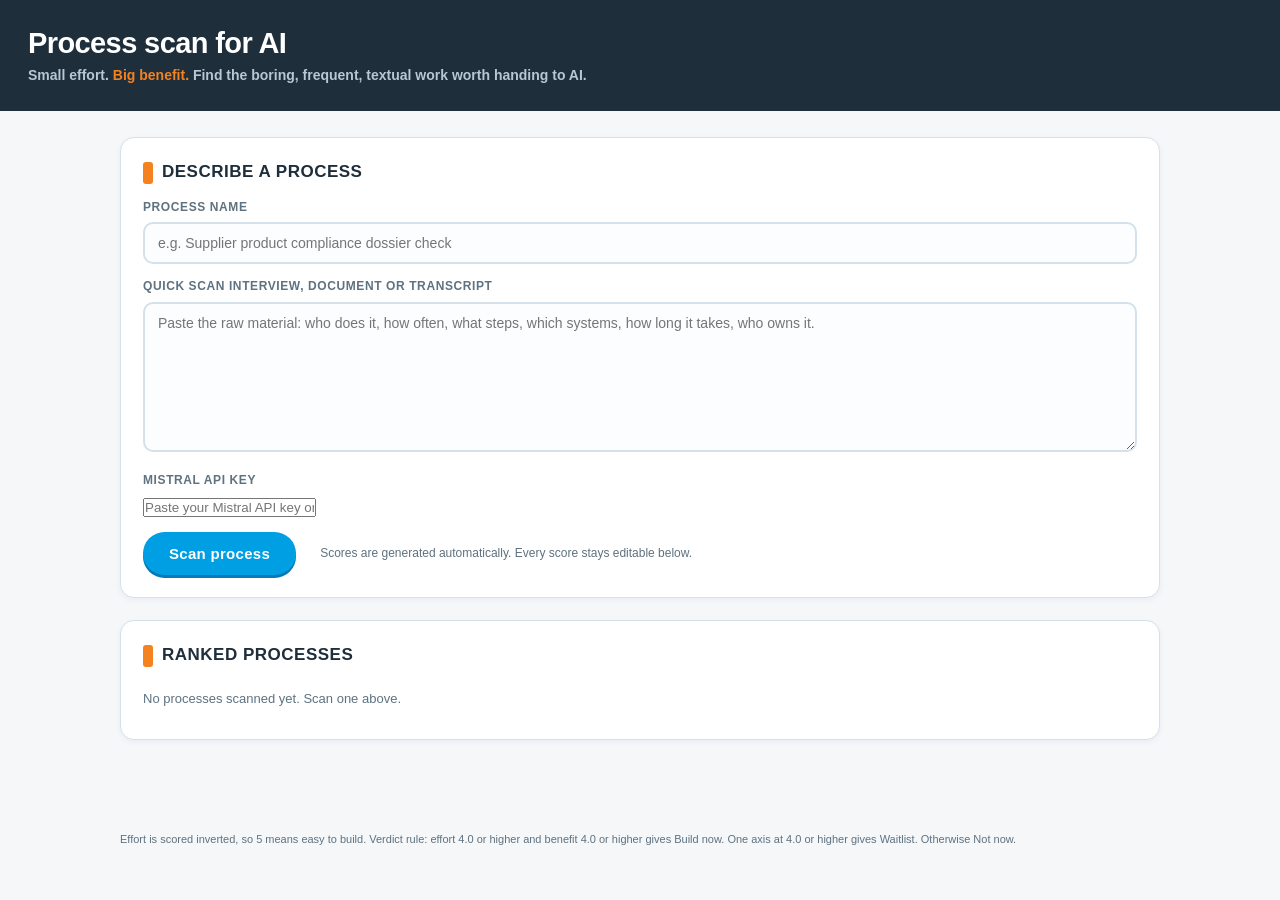
==== process-scan_1_mistral.html @ c5bd62bf "Add process scanner variant backed by Mistral API Copy of the process-scan tool with the LLM scoring" ====
<!DOCTYPE html>
<html lang="en">
<head>
<meta charset="UTF-8">
<meta name="viewport" content="width=device-width, initial-scale=1.0">
<title>Process scan for AI (Mistral)</title>
<style>
  :root{
    --navy:#1E2E3B;          /* main fold, deep neutral slate */
    --brand:#41607A;         /* neutral accent, selected states */
    --blue:#009FE3;          /* buttons, waitlist */
    --blue-dark:#0079B8;
    --orange:#F5821F;        /* accents, formerly red and yellow */
    --orange-dark:#D96A0A;
    --green:#149E52;         /* build now, high scores */
    --green-dark:#0E7C3F;
    --green-soft:#EAF7EF;
    --grey:#5E7280;
    --grey-mid:#8A9BA8;
    --grey-light:#EDF3F7;
    --ink:#152531;
    --line:#D5E1EA;
    --font:'Nunito','Varela Round','Trebuchet MS','Segoe UI',Arial,sans-serif;
  }
  *{box-sizing:border-box;margin:0;padding:0}
  body{font-family:var(--font);background:#F5F7F9;color:var(--ink);line-height:1.45}

  /* ---------------- fold ---------------- */
  header{background:var(--navy);color:#fff;padding:28px 28px 26px;position:relative;overflow:hidden}
  .fold-in{display:flex;align-items:center;gap:18px;flex-wrap:wrap;position:relative;z-index:1}
  h1{font-size:29px;font-weight:900;letter-spacing:-.6px;line-height:1.1}
  .tagline{margin-top:5px;font-size:14px;font-weight:700;color:#B9C7D2}
  .tagline b{color:var(--orange)}

  main{max-width:1080px;margin:0 auto;padding:26px 20px 70px}

  /* ---------------- panels ---------------- */
  .panel{background:#fff;border:1px solid var(--line);border-radius:14px;
    padding:22px;margin-bottom:22px;box-shadow:0 2px 6px rgba(0,48,107,.05)}
  .panel h2{font-size:17px;font-weight:900;color:var(--navy);text-transform:uppercase;
    letter-spacing:.5px;margin-bottom:14px;display:flex;align-items:center;gap:9px}
  .panel h2::before{content:"";width:10px;height:22px;background:var(--orange);border-radius:3px}

  label{font-size:12px;font-weight:800;text-transform:uppercase;letter-spacing:.6px;
    color:var(--grey);display:block;margin-bottom:6px}
  input[type=text],textarea{width:100%;border:2px solid var(--line);border-radius:10px;
    padding:11px 13px;font-family:var(--font);font-size:14px;color:var(--ink);background:#FCFDFE}
  input[type=text]:focus,textarea:focus{outline:none;border-color:var(--blue)}
  textarea{min-height:150px;resize:vertical}

  .btn{border:none;border-radius:999px;padding:13px 26px;font-family:var(--font);font-size:15px;
    font-weight:900;cursor:pointer;letter-spacing:.3px;transition:transform .08s}
  .btn:active{transform:scale(.97)}
  .btn-blue{background:var(--blue);color:#fff;box-shadow:0 3px 0 var(--blue-dark)}
  .btn-blue:hover{background:var(--blue-dark)}
  .btn-ghost{background:#fff;color:var(--navy);border:2px solid var(--line);padding:11px 20px}
  .btn:disabled{opacity:.55;cursor:wait}
  .actions{display:flex;gap:12px;align-items:center;margin-top:14px;flex-wrap:wrap}
  .hint{font-size:12px;color:var(--grey)}
  .error{margin-top:12px;background:#FFF3E6;border:1px solid #F5C48A;color:var(--orange-dark);
    border-radius:10px;padding:10px 14px;font-size:13px;font-weight:700;display:none}

  /* ---------------- verdict tag ---------------- */
  .pricetag{display:inline-flex;flex-direction:column;align-items:center;justify-content:center;
    background:var(--green);color:#fff;padding:11px 22px;border-radius:7px;transform:rotate(-2deg);
    box-shadow:0 3px 8px rgba(0,0,0,.16);min-width:150px}
  .pricetag.wait{background:var(--blue)} .pricetag.no{background:var(--grey-mid)}
  .pricetag .v{font-size:19px;font-weight:900;text-transform:uppercase;letter-spacing:.5px;line-height:1.05}
  .pricetag .s{font-size:10px;font-weight:800;opacity:.92;text-transform:uppercase;letter-spacing:.8px;margin-top:3px}

  /* ---------------- score grid ---------------- */
  .axes{display:grid;grid-template-columns:1fr 1fr;gap:18px}
  @media(max-width:840px){.axes{grid-template-columns:1fr}}
  .axis{border:2px solid var(--line);border-radius:12px;overflow:hidden}
  .axis-head{display:flex;justify-content:space-between;align-items:center;padding:12px 16px;background:var(--grey-light)}
  .axis-head .t{font-size:14px;font-weight:900;text-transform:uppercase;color:var(--navy)}
  .axis-head .t small{display:block;font-size:10px;font-weight:700;color:var(--grey);text-transform:none;letter-spacing:0}
  .axis-score{background:var(--navy);color:#fff;font-weight:900;font-size:18px;border-radius:10px;
    padding:6px 14px;min-width:58px;text-align:center}
  .axis-score.hot{background:var(--green)}
  .crit{padding:13px 16px;border-top:1px solid var(--line)}
  .crit-top{display:flex;justify-content:space-between;gap:10px;align-items:center;flex-wrap:wrap}
  .crit-name{font-size:14px;font-weight:900}
  .crit select{font-family:var(--font);font-size:13px;font-weight:800;color:var(--navy);
    border:2px solid var(--line);border-radius:8px;padding:6px 8px;background:#fff;cursor:pointer;max-width:100%}
  .crit select.edited{border-color:var(--orange);color:var(--orange-dark)}
  .crit-desc{font-size:11px;color:var(--grey);margin-top:5px;line-height:1.4}
  .crit-rat{font-size:12px;margin-top:6px;background:#F6FAFD;border-left:3px solid var(--blue);
    padding:5px 9px;border-radius:0 7px 7px 0}
  .crit-rat.assume{border-left-color:var(--orange);background:#FFF7EE}
  .edited-flag{font-size:10px;font-weight:900;color:var(--orange-dark);text-transform:uppercase;letter-spacing:.5px}

  .result-head{display:flex;justify-content:flex-end;margin-bottom:16px}

  /* ---------------- layers overview ---------------- */
  .layers{display:grid;grid-template-columns:repeat(4,1fr);gap:10px;margin-top:20px}
  @media(max-width:860px){.layers{grid-template-columns:repeat(2,1fr)}}
  @media(max-width:520px){.layers{grid-template-columns:1fr}}
  .layer-card{border:2px solid var(--line);border-radius:11px;padding:11px 12px;background:#FBFDFF}
  .layer-card.on{border-color:var(--brand);background:var(--navy);color:#fff}
  .layer-card .n{font-size:10px;font-weight:900;letter-spacing:.7px;text-transform:uppercase;color:var(--grey)}
  .layer-card.on .n{color:var(--orange)}
  .layer-card .ttl{font-size:14px;font-weight:900;margin-top:2px}
  .layer-card .d{font-size:11px;line-height:1.4;margin-top:5px;color:var(--grey)}
  .layer-card.on .d{color:#C9DCF0}
  .layer-card .pick{display:inline-block;margin-top:7px;background:var(--orange);color:#fff;
    font-size:9px;font-weight:900;padding:3px 8px;border-radius:4px;letter-spacing:.6px}
  .layer-why{font-size:12px;color:var(--grey);margin-top:9px}
  .sub-h{font-size:13px;font-weight:900;color:var(--navy);text-transform:uppercase;letter-spacing:.5px;margin-top:22px}

  /* ---------------- schedule and risk boxes ---------------- */
  .box{margin-top:18px;border-radius:12px;padding:16px 18px}
  .box h4{font-size:13px;font-weight:900;text-transform:uppercase;letter-spacing:.5px;margin-bottom:10px}
  .box-schedule{border:2px solid var(--green);background:var(--green-soft)}
  .box-schedule h4{color:var(--green-dark)}
  .phase{display:flex;gap:11px;margin-bottom:9px;align-items:flex-start}
  .phase .pnum{flex:0 0 auto;width:22px;height:22px;border-radius:50%;background:var(--green);color:#fff;
    font-size:11px;font-weight:900;display:flex;align-items:center;justify-content:center;margin-top:1px}
  .phase .pt{font-size:13px;font-weight:900;color:var(--navy)}
  .phase .pd{font-size:12.5px;color:var(--ink)}
  .box-risk{border:2px solid var(--orange);background:#FFF7EE}
  .box-risk h4{color:var(--orange-dark)}
  .risk-what{font-size:14px;font-weight:800;margin-bottom:6px}
  .risk-mit{font-size:12.5px;color:var(--grey)}
  .risk-mit b{color:var(--navy)}
  .box-gov{border:2px solid var(--navy);background:#F5F7F9}
  .box-gov h4{color:var(--navy)}
  .box .whatis{font-size:11px;color:var(--grey);line-height:1.45;margin-top:-6px;margin-bottom:10px}
  .tier{display:inline-block;color:#fff;font-size:11px;font-weight:900;text-transform:uppercase;
    letter-spacing:.5px;padding:4px 11px;border-radius:5px;margin-bottom:8px}
  .gov-why{font-size:13.5px;font-weight:800;margin-bottom:6px}
  .gov-ob{font-size:12.5px;color:var(--grey)}
  .gov-ob b{color:var(--navy)}
  .gov-foot{font-size:10.5px;color:var(--grey-mid);margin-top:10px;line-height:1.45;
    border-top:1px dotted var(--line);padding-top:8px}

  /* ---------------- ranking ---------------- */
  table{width:100%;border-collapse:collapse;font-size:13px}
  th{background:var(--navy);color:#fff;text-align:left;padding:10px 12px;font-size:11px;
    text-transform:uppercase;letter-spacing:.6px}
  th:first-child{border-radius:10px 0 0 0}th:last-child{border-radius:0 10px 0 0}
  td{padding:10px 12px;border-bottom:1px solid var(--line);font-weight:700;vertical-align:middle}
  tr.head-row{cursor:pointer}
  tr.head-row:hover td{background:#F3F9FD}
  tr.open-row td{background:#F3F9FD}
  .mini-tag{display:inline-block;padding:3px 10px;border-radius:5px;color:#fff;font-size:11px;
    font-weight:900;text-transform:uppercase;transform:rotate(-2deg)}
  .mini-tag.build{background:var(--green)} .mini-tag.wait{background:var(--blue)} .mini-tag.no{background:var(--grey-mid)}
  .score-pill{display:inline-block;background:var(--grey-light);color:var(--navy);border-radius:6px;
    padding:2px 8px;font-weight:900}
  .score-pill.hi{background:var(--green);color:#fff}
  .caret{display:inline-block;width:14px;color:var(--orange);font-weight:900}
  .rm{color:var(--orange-dark);cursor:pointer;font-weight:900;font-size:12px;background:none;border:none;font-family:var(--font)}
  .detail td{background:#FAFCFE;padding:0 12px 14px}
  .detail-grid{display:grid;grid-template-columns:1fr 1fr;gap:14px;padding-top:12px}
  @media(max-width:760px){.detail-grid{grid-template-columns:1fr}}
  .dcol h5{font-size:11px;font-weight:900;text-transform:uppercase;letter-spacing:.6px;color:var(--navy);margin-bottom:6px}
  .drow{display:flex;justify-content:space-between;gap:8px;font-size:12px;font-weight:700;
    padding:4px 0;border-bottom:1px dotted var(--line)}
  .drow .dv{white-space:nowrap;font-weight:900;color:var(--navy)}
  .drow .dc{color:var(--grey);font-weight:700}
  .empty{font-size:13px;color:var(--grey);padding:8px 0}

  /* ---------------- matrix ---------------- */
  .matrix-panel{margin-top:22px;border-top:2px solid var(--line);padding-top:18px}
  .matrix-wrap{display:flex;gap:24px;flex-wrap:wrap;align-items:flex-start;margin-top:12px}
  .legend{font-size:12px;font-weight:800;min-width:210px}
  .legend .li{display:flex;align-items:center;gap:8px;margin-bottom:7px}
  .legend .sw{width:13px;height:13px;border-radius:50%;flex:0 0 auto}
  .legend .note{font-weight:700;color:var(--grey);font-size:11.5px;margin-top:10px;line-height:1.45}
  .dotlist{margin-top:12px;font-size:12px;font-weight:700;max-width:330px}
  .dotlist .dl{display:flex;gap:8px;margin-bottom:5px;align-items:flex-start}
  .dotlist .idx{flex:0 0 18px;height:18px;border-radius:50%;color:#fff;font-size:10px;font-weight:900;
    display:flex;align-items:center;justify-content:center;margin-top:1px}
  .dotlist .txt{color:var(--grey);font-weight:700}
  .dotlist .txt b{color:var(--ink)}

  .spin{display:inline-block;width:16px;height:16px;border:3px solid rgba(255,255,255,.4);
    border-top-color:#fff;border-radius:50%;animation:sp .7s linear infinite;vertical-align:-3px;margin-right:8px}
  @keyframes sp{to{transform:rotate(360deg)}}
  @media (prefers-reduced-motion: reduce){.spin{animation:none}}
  button:focus-visible,select:focus-visible,textarea:focus-visible,input:focus-visible{outline:3px solid var(--orange);outline-offset:2px}
  footer{max-width:1080px;margin:0 auto;padding:0 20px 34px;font-size:11px;color:var(--grey)}
</style>
</head>
<body>

<header>
  <div class="fold-in">
    <div>
      <h1>Process scan for AI</h1>
      <div class="tagline">Small effort. <b>Big benefit.</b> Find the boring, frequent, textual work worth handing to AI.</div>
    </div>
  </div>
</header>

<main>

  <section class="panel">
    <h2>Describe a process</h2>
    <div>
      <label for="pname">Process name</label>
      <input type="text" id="pname" placeholder="e.g. Supplier product compliance dossier check">
    </div>
    <div style="margin-top:14px">
      <label for="pdesc">Quick scan interview, document or transcript</label>
      <textarea id="pdesc" placeholder="Paste the raw material: who does it, how often, what steps, which systems, how long it takes, who owns it."></textarea>
    </div>
    <div style="margin-top:14px">
      <label for="mkey">Mistral API key</label>
      <input type="password" id="mkey" placeholder="Paste your Mistral API key once. It is stored only in this browser." autocomplete="off">
    </div>
    <div class="actions">
      <button class="btn btn-blue" id="scanBtn">Scan process</button>
      <span class="hint" id="progress" style="font-weight:800;color:var(--blue-dark)"></span>
      <span class="hint">Scores are generated automatically. Every score stays editable below.</span>
    </div>
    <div class="error" id="errBox"></div>
  </section>

  <section class="panel" id="resultPanel" style="display:none">
    <h2>Scan result</h2>
    <div class="result-head">
      <div class="pricetag" id="rTag"><span class="v" id="rTagV"></span><span class="s" id="rTagS"></span></div>
    </div>
    <div class="axes" id="axes"></div>

    <div class="sub-h">Where it runs</div>
    <div class="layers" id="layerCards"></div>
    <div class="layer-why" id="rLayerWhy"></div>

    <div class="box box-risk" id="riskBox" style="display:none">
      <h4>Biggest risk</h4>
      <div class="whatis">The single most likely way this build fails or gets rejected in practice, and how to prevent it.</div>
      <div class="risk-what" id="riskWhat"></div>
      <div class="risk-mit" id="riskMit"></div>
    </div>

    <div class="box box-gov" id="govBox" style="display:none">
      <h4>Governance, EU AI Act compliance</h4>
      <div class="whatis">Where this use of AI falls under the EU AI Act, and what has to be in place before it goes live.</div>
      <div><span class="tier" id="govTier"></span></div>
      <div class="gov-why" id="govWhy"></div>
      <div class="gov-ob" id="govOb"></div>
      <div class="gov-foot" id="govFoot"></div>
    </div>

    <div class="box box-schedule" id="scheduleBox" style="display:none">
      <h4>Build schedule</h4>
      <div id="scheduleBody"></div>
    </div>

    <div class="actions">
      <button class="btn btn-blue" id="saveBtn">Add to ranking</button>
      <button class="btn btn-ghost" id="discardBtn">Discard</button>
    </div>
  </section>

  <section class="panel">
    <h2>Ranked processes</h2>
    <div id="rankBody"><div class="empty">No processes scanned yet. Scan one above.</div></div>
    <div class="matrix-panel" id="matrixPanel" style="display:none">
      <div class="sub-h" style="margin-top:0">Effort and benefit matrix</div>
      <div class="matrix-wrap" id="matrixWrap"></div>
    </div>
  </section>

</main>
<footer>Effort is scored inverted, so 5 means easy to build. Verdict rule: effort 4.0 or higher and benefit 4.0 or higher gives Build now. One axis at 4.0 or higher gives Waitlist. Otherwise Not now.</footer>

<script>
/* ================= criteria ================= */
const CRITERIA = [
 {id:"standardisation", axis:"effort", name:"Process standardisation",
  short:"Standardisation",
  desc:"Is there a documented standard way of working, or does every store or person do it differently? Undocumented variation means weeks of discovery before any build.",
  cats:{5:"Documented and followed",4:"Documented, mostly followed",3:"Informal standard, undocumented",2:"Varies by team or store",1:"Everyone does it their own way"}},
 {id:"data", axis:"effort", name:"Data reachability", short:"Data reachability",
  desc:"Are the inputs digital and accessible, such as SharePoint, ERP exports or email, or locked in heads, paper and phone calls?",
  cats:{5:"Digital and directly exportable",4:"Digital, some access work needed",3:"Mixed digital and manual",2:"Mostly in heads or on paper",1:"Locked away, calls and walking around"}},
 {id:"text", axis:"effort", name:"Text and structure density", short:"Text density",
  desc:"Is the work mostly reading, writing, comparing and summarising text or structured data, which is where AI is strongest, or is it physical, visual or negotiation heavy?",
  cats:{5:"Pure text or structured data work",4:"Mostly text, minor other steps",3:"Half text, half physical or visual",2:"Mostly physical or visual",1:"Physical, sensory or negotiation work"}},
 {id:"review", axis:"effort", name:"Review tolerance", short:"Review tolerance",
  desc:"Can a human check the output cheaply before it counts, or must it be right first time with no checkpoint, for example direct customer or legal exposure?",
  cats:{5:"Cheap human check fits naturally",4:"Spot checks are enough",3:"Full review of every output needed",2:"Review is hard or expensive",1:"Must be right first time, no checkpoint"}},
 {id:"frequency", axis:"benefit", name:"Frequency and volume", short:"Frequency",
  desc:"How often does this run and how many people or stores touch it? Daily across 2,700 stores beats quarterly for one person.",
  cats:{5:"Daily, many people or stores",4:"Daily few people, or weekly many",3:"Weekly",2:"Monthly",1:"Quarterly or ad hoc"}},
 {id:"time", axis:"benefit", name:"Time consumed per instance", short:"Time per run",
  desc:"Hours of human effort each run currently eats.",
  cats:{5:"Days per run",4:"Half a day to a day",3:"A few hours",2:"Under an hour",1:"Minutes"}},
 {id:"consequence", axis:"benefit", name:"Consequence of errors or delay", short:"Consequence",
  desc:"What does the current slow or inconsistent process cost today, in missed sales, compliance risk or rework?",
  cats:{5:"Major cost or risk today",4:"Clear, measurable cost",3:"Noticeable friction",2:"Minor annoyance",1:"Barely matters"}},
 {id:"owner", axis:"benefit", name:"Owner and appetite", short:"Owner",
  desc:"Is there a named owner who wants this fixed? No owner means no adoption, and the value stays theoretical.",
  cats:{5:"Named owner, actively pushing",4:"Named owner, supportive",3:"Owner exists, passive",2:"Ownership unclear",1:"No owner"}}
];

const LAYER_INFO = {
 1:{name:"Chat or Project", d:"Judgment heavy dialogue. A person thinks, drafts and decides with AI in the loop each turn."},
 2:{name:"Skill", d:"A repeatable procedure with a fixed method and quality bar, run by different people, output produced in conversation."},
 3:{name:"Cowork or Agent", d:"A multi step task over files and tools that a person delegates and reviews at the end."},
 4:{name:"API or Integration", d:"Runs on a trigger or schedule with no human starting each run, and writes into business systems."}
};

let current = null, processes = [], openRow = null;
const $ = id => document.getElementById(id);

/* ================= scoring ================= */
function axisScores(p){
  const m = a => Math.round(a.reduce((x,y)=>x+y,0)/a.length*10)/10;
  return {
    effort: m(CRITERIA.filter(c=>c.axis==="effort").map(c=>p.scores[c.id].score)),
    benefit:m(CRITERIA.filter(c=>c.axis==="benefit").map(c=>p.scores[c.id].score))
  };
}
function verdict(e,b){
  if(e>=4 && b>=4) return {key:"build", label:"Build now", sub:"goes into a build slot"};
  if(e>=4 || b>=4) return {key:"wait", label:"Waitlist", sub:"one axis short"};
  return {key:"no", label:"Not now", sub:"below the bar"};
}
const VCOLOR = {build:"#149E52", wait:"#009FE3", no:"#8A9BA8"};

/* EU AI Act tiers. Dates reflect the Digital Omnibus on AI, in force July 2026. */
const TIERS = {
  prohibited:{label:"Prohibited practice", color:"#D96A0A",
    date:"Article 5 prohibitions have applied since 2 February 2025. The added prohibitions on non consensual intimate imagery and CSAM apply from 2 December 2026. Do not build this."},
  high:{label:"High risk, Annex III", color:"#F5821F",
    date:"Standalone Annex III obligations apply from 2 December 2027, deferred from 2 August 2026 by the Digital Omnibus on AI. Embedded Annex I systems follow on 2 August 2028. Build against the requirements now, since the runway is for conformity work rather than for waiting."},
  transparency:{label:"Transparency, Article 50", color:"#009FE3",
    date:"Article 50 transparency duties apply from 2 August 2026. Machine readable marking of AI generated content applies to systems already on the market from 2 December 2026."},
  minimal:{label:"Minimal risk", color:"#8A9BA8",
    date:"No system specific obligations. The Article 4 AI literacy duty has applied to all deployers since 2 February 2025. Verify the classification with legal before go live, since it turns on what the AI decides rather than on the subject matter."}
};

/* ================= API plumbing ================= */
/* The key is never shipped in this file. It is pasted once into the field
   above and kept in localStorage of the visitor's own browser. */
const KEY_STORE = "mistral-api-key";
const MISTRAL_MODEL = "mistral-large-latest";
const MAX_TOKENS = 1000, CHUNK_CHARS = 4500;
function apiKey(){ return ($("mkey").value || "").trim(); }
function setStatus(msg, busy){
  const b = $("scanBtn");
  b.disabled = !!busy;
  b.innerHTML = busy ? '<span class="spin"></span>'+msg : "Scan process";
  $("progress").textContent = busy ? msg : "";
}
function showError(msg){ const e=$("errBox"); e.textContent=msg; e.style.display="block"; }

async function callMistral(prompt){
  const r = await fetch("https://api.mistral.ai/v1/chat/completions",{
    method:"POST",
    headers:{"Content-Type":"application/json","Authorization":"Bearer "+apiKey()},
    body: JSON.stringify({model:MISTRAL_MODEL, max_tokens:MAX_TOKENS,
      messages:[{role:"user",content:prompt}]})
  });
  const data = await r.json();
  if(!r.ok || data.error){
    const msg = (data.error && (data.error.message||data.error)) || data.message || ("HTTP "+r.status);
    throw new Error(typeof msg==="string" ? msg : "API error");
  }
  const txt = ((data.choices||[])[0]?.message?.content || "").trim();
  if(!txt) throw new Error("Empty response");
  return txt;
}
async function callWithRetry(p){
  try{ return await callMistral(p); }
  catch(e){ await new Promise(r=>setTimeout(r,600)); return await callMistral(p); }
}
function extractJSON(raw){
  let t = raw.replace(/```json/gi,"").replace(/```/g,"").trim();
  const i = t.indexOf("{");
  if(i < 0) throw new Error("No JSON found");
  t = t.slice(i);
  try{ return JSON.parse(t); }catch(e){}
  let cut = Math.max(t.lastIndexOf("}"), t.lastIndexOf("]"));
  let body = cut > 0 ? t.slice(0, cut+1) : t;
  for(let pass=0; pass<3; pass++){
    let cand = body.replace(/,\s*$/,"");
    let opens=0, brk=0, inStr=false, esc=false;
    for(const ch of cand){
      if(esc){ esc=false; continue; }
      if(ch==="\\"){ esc=true; continue; }
      if(ch==='"'){ inStr=!inStr; continue; }
      if(inStr) continue;
      if(ch==="{") opens++; else if(ch==="}") opens--;
      else if(ch==="[") brk++; else if(ch==="]") brk--;
    }
    if(inStr) cand += '"';
    cand += "]".repeat(Math.max(0,brk)) + "}".repeat(Math.max(0,opens));
    try{ return JSON.parse(cand); }catch(e){}
    body = body.replace(/,[^,]*$/,"");
  }
  throw new Error("Unparseable response");
}
function splitChunks(text){
  if(text.length <= CHUNK_CHARS) return [text];
  const paras = text.split(/\n\s*\n/); const out=[]; let buf="";
  for(const p of paras){
    if((buf+p).length > CHUNK_CHARS && buf){ out.push(buf); buf=""; }
    if(p.length > CHUNK_CHARS){ for(let i=0;i<p.length;i+=CHUNK_CHARS) out.push(p.slice(i,i+CHUNK_CHARS)); }
    else buf += (buf?"\n\n":"") + p;
  }
  if(buf) out.push(buf);
  return out;
}
async function condense(text){
  const chunks = splitChunks(text);
  if(chunks.length === 1) return text;
  const briefs = [];
  for(let i=0;i<chunks.length;i++){
    setStatus("Reading part "+(i+1)+" of "+chunks.length+"...", true);
    const p = "Extract only the facts relevant to assessing this process for AI automation. Keep every number, name, system, frequency, duration and stated consequence. Drop pleasantries and repetition. Output plain bullets, max 20 bullets, no commentary.\n\nTEXT (part "+(i+1)+" of "+chunks.length+"):\n"+chunks[i];
    try{ briefs.push(await callWithRetry(p)); }catch(e){ briefs.push(chunks[i].slice(0,1200)); }
  }
  return briefs.join("\n");
}
function anchorText(list){
  return list.map(c => c.id+" - "+c.name+": "+c.desc+"\n  "+[5,4,3,2,1].map(s=>s+"="+c.cats[s]).join("; ")).join("\n");
}
async function scoreAxis(axis, brief, name){
  const list = CRITERIA.filter(c=>c.axis===axis);
  const inv = axis==="effort" ? "This axis is INVERTED: 5 means EASY to build, 1 means hard." : "5 means high value.";
  const prompt = "Score this process on four criteria, 1 to 5, strictly using the anchors. "+inv+
   "\nScore only on evidence in the text. If evidence for a criterion is missing or thin, score 3 or lower and set \"a\" to true.\nKeep every \"r\" under 15 words.\n\nANCHORS:\n"+
   anchorText(list)+"\n\nPROCESS: "+(name||"(untitled)")+"\n"+brief+
   "\n\nRespond with ONLY this JSON, no prose, no fences:\n{"+list.map(c=>'"'+c.id+'":{"s":3,"r":"short reason","a":false}').join(",")+"}";
  const parsed = extractJSON(await callWithRetry(prompt));
  const out = {};
  list.forEach(c=>{
    const v = parsed[c.id] || {};
    let sc = parseInt(v.s ?? v.score, 10);
    if(!(sc>=1 && sc<=5)){ sc=3; v.a=true; }
    out[c.id] = { score:sc, rationale:(v.r||v.rationale||"No evidence in the input for this criterion."),
                  assumption: !!(v.a ?? v.assumption), edited:false };
  });
  return out;
}
async function getMeta(brief, name){
  const prompt = "For the process below, choose the AI delivery layer, write a build schedule, and name the single biggest risk.\n\n"+
  "LAYER, pick exactly one, first match wins:\n"+
  "4 = API or Integration: runs on a trigger or schedule, no human starts each run, writes into business systems.\n"+
  "1 = Chat or Project: judgment heavy dialogue, a person stays in the loop each turn.\n"+
  "2 = Skill: repeatable procedure with a fixed method, run by different people, output produced in conversation.\n"+
  "3 = Cowork or Agent: multi step delegated task over files and tools, reviewed at the end.\n\n"+
  "SCHEDULE: 4 or 5 sequential phases. Describe what happens in each, with no dates, no week numbers and no durations. Give each a short phase title and one sentence of at most 20 words. Name the owner, the data source, the review mechanism and the success metric where the text supports it.\n\n"+
  "RISK: the single most likely way this build fails or gets rejected in practice, plus how to prevent it. Be specific to this process, not generic.\n\n"+
  "EU AI ACT: classify the organisation's use of AI in this process as deployer. Use exactly one tier key.\n"+
  "prohibited = an Article 5 banned practice, for example emotion inference in the workplace, social scoring, or untargeted facial scraping.\n"+
  "high = Annex III high risk. For a retailer this is almost always employment and worker management: recruitment, screening, promotion or termination decisions, task allocation, or monitoring and evaluating performance and behaviour. Also access to essential services.\n"+
  "transparency = Article 50 only. The AI interacts directly with people who must be told they are dealing with AI, or it generates synthetic image, audio, video or published text that must be machine readable as AI generated.\n"+
  "minimal = none of the above. Most internal back office work sits here. It carries no system specific obligation.\n"+
  "Be strict. Do not inflate an internal administrative process into high risk. Judge by what the AI decides or influences, not by how sensitive the subject matter sounds.\n"+
  "Give a why in one sentence naming the deciding factor, and an obligation in one sentence saying what the organisation must have in place. For minimal, the obligation is Article 4 AI literacy plus the internal review checkpoint, nothing more.\n\n"+
  "PROCESS: "+(name||"(untitled)")+"\n"+brief.slice(0,3500)+
  "\n\nRespond with ONLY this JSON, no prose, no fences:\n"+
  '{"layer":{"id":2,"reason":"one line"},"schedule":[{"t":"phase title","d":"one sentence"}],"risk":{"what":"one sentence","fix":"one sentence"},"gov":{"tier":"minimal","why":"one sentence","ob":"one sentence"}}';
  return extractJSON(await callWithRetry(prompt));
}
function defaults(axis){
  const out={};
  CRITERIA.filter(c=>c.axis===axis).forEach(c=>{
    out[c.id]={score:3, rationale:"Not scored automatically. Set this yourself.", assumption:true, edited:false};
  });
  return out;
}

/* ================= orchestration ================= */
$("scanBtn").addEventListener("click", async () => {
  const name = $("pname").value.trim(), desc = $("pdesc").value.trim();
  $("errBox").style.display = "none";
  if(!desc){ showError("Paste a process description first."); return; }
  if(!apiKey()){ showError("Paste your Mistral API key in the field above first. It is stored only in this browser."); return; }
  let eS=null, bS=null, meta=null, degraded=[];
  try{
    setStatus("Reading the input...", true);
    const brief = await condense(desc);
    setStatus("Scoring effort...", true);
    try{ eS = await scoreAxis("effort", brief, name); }catch(e){ degraded.push("effort"); eS = defaults("effort"); }
    setStatus("Scoring benefit...", true);
    try{ bS = await scoreAxis("benefit", brief, name); }catch(e){ degraded.push("benefit"); bS = defaults("benefit"); }
    setStatus("Choosing layer, schedule and risk...", true);
    try{ meta = await getMeta(brief, name); }catch(e){ degraded.push("layer and schedule"); meta = null; }

    current = {
      id: Date.now(),
      name: name || "Untitled process",
      scores: {...eS, ...bS},
      layer: (meta && meta.layer && LAYER_INFO[meta.layer.id]) ? meta.layer : {id:2, reason:"Not determined automatically. Set this yourself."},
      schedule: (meta && Array.isArray(meta.schedule) && meta.schedule.length) ? meta.schedule : null,
      risk: (meta && meta.risk && meta.risk.what) ? meta.risk : null,
      gov: (meta && meta.gov && meta.gov.tier) ? meta.gov : null
    };
    renderResult();
    if(degraded.length) showError("Scanned, but part of it fell back to defaults ("+degraded.join(", ")+"). Those scores are marked as assumptions. Check and override them.");
  }catch(e){
    showError("Scan failed: "+(e.message||"unknown error")+". The input was read but not scored. Try again, or split a very long transcript into one process at a time.");
  }finally{ setStatus("", false); }
});

/* ================= render result ================= */
function renderResult(){
  $("resultPanel").style.display = "block";
  const ax = $("axes"); ax.innerHTML = "";
  [["effort","Effort","5 = easy to build (inverted)"],["benefit","Benefit","5 = high value"]].forEach(([key,title,sub])=>{
    const box = document.createElement("div"); box.className="axis";
    box.innerHTML = '<div class="axis-head"><div class="t">'+title+'<small>'+sub+'</small></div><div class="axis-score" id="ax-'+key+'"></div></div>';
    CRITERIA.filter(c=>c.axis===key).forEach(c=>{
      const s = current.scores[c.id];
      const opts = [5,4,3,2,1].map(v=>'<option value="'+v+'"'+(v===s.score?" selected":"")+'>'+v+' - '+c.cats[v]+'</option>').join("");
      const d = document.createElement("div"); d.className="crit";
      d.innerHTML = '<div class="crit-top"><span class="crit-name">'+c.name+' '+(s.edited?'<span class="edited-flag">edited</span>':'')+
        '</span><select data-crit="'+c.id+'" class="'+(s.edited?"edited":"")+'">'+opts+'</select></div>'+
        '<div class="crit-desc">'+c.desc+'</div>'+
        '<div class="crit-rat '+(s.assumption?"assume":"")+'">'+(s.assumption?"Assumption, verify in follow up. ":"")+s.rationale+'</div>';
      box.appendChild(d);
    });
    ax.appendChild(box);
  });
  ax.querySelectorAll("select").forEach(sel=>sel.addEventListener("change", e=>{
    const id = e.target.dataset.crit;
    current.scores[id].score = parseInt(e.target.value,10);
    current.scores[id].edited = true;
    current.scores[id].assumption = false;
    renderResult();
  }));

  const lc = $("layerCards"); lc.innerHTML = "";
  [1,2,3,4].forEach(n=>{
    const on = current.layer.id === n;
    const d = document.createElement("div"); d.className = "layer-card"+(on?" on":"");
    d.innerHTML = '<div class="n">Layer '+n+'</div><div class="ttl">'+LAYER_INFO[n].name+'</div>'+
      '<div class="d">'+LAYER_INFO[n].d+'</div>'+(on?'<span class="pick">This process</span>':'');
    lc.appendChild(d);
  });
  $("rLayerWhy").textContent = current.layer.reason || "";
  refreshVerdict();
}

function refreshVerdict(){
  const {effort, benefit} = axisScores(current);
  $("ax-effort").textContent = effort.toFixed(1);
  $("ax-benefit").textContent = benefit.toFixed(1);
  $("ax-effort").className = "axis-score"+(effort>=4?" hot":"");
  $("ax-benefit").className = "axis-score"+(benefit>=4?" hot":"");
  const v = verdict(effort, benefit);
  $("rTag").className = "pricetag"+(v.key==="wait"?" wait":v.key==="no"?" no":"");
  $("rTagV").textContent = v.label;
  $("rTagS").textContent = effort.toFixed(1)+" effort, "+benefit.toFixed(1)+" benefit";

  const sb = $("scheduleBox"), rb = $("riskBox"), gb = $("govBox");
  if(v.key==="build" && current.schedule){
    sb.style.display="block";
    $("scheduleBody").innerHTML = current.schedule.map((p,i)=>
      '<div class="phase"><div class="pnum">'+(i+1)+'</div><div><div class="pt">'+esc(p.t||p.title||"Phase")+'</div>'+
      '<div class="pd">'+esc(p.d||p.what||"")+'</div></div></div>').join("");
  } else sb.style.display="none";

  if(current.risk){
    rb.style.display="block";
    $("riskWhat").textContent = current.risk.what;
    $("riskMit").innerHTML = "<b>How to prevent it:</b> "+esc(current.risk.fix||current.risk.mitigation||"");
  } else rb.style.display="none";

  if(current.gov){
    gb.style.display="block";
    const t = TIERS[current.gov.tier] || TIERS.minimal;
    const badge = $("govTier");
    badge.textContent = t.label; badge.style.background = t.color;
    $("govWhy").textContent = current.gov.why || "";
    $("govOb").innerHTML = "<b>What has to be in place:</b> "+esc(current.gov.ob || "");
    $("govFoot").textContent = t.date;
  } else gb.style.display="none";
}

/* ================= ranking ================= */
$("saveBtn").addEventListener("click", ()=>{
  const i = processes.findIndex(p=>p.id===current.id);
  if(i>=0) processes[i]=current; else processes.push(current);
  persist(); renderRanking();
  $("resultPanel").style.display="none";
  $("pname").value=""; $("pdesc").value=""; current=null;
});
$("discardBtn").addEventListener("click", ()=>{ $("resultPanel").style.display="none"; current=null; });

function renderRanking(){
  const body = $("rankBody");
  if(!processes.length){
    body.innerHTML = '<div class="empty">No processes scanned yet. Scan one above.</div>';
    $("matrixPanel").style.display = "none";
    return;
  }
  const rows = processes.map(p=>({p, ...axisScores(p)})).sort((a,b)=> b.benefit-a.benefit || b.effort-a.effort);
  let html = '<table><thead><tr><th></th><th>#</th><th>Process</th><th>Effort</th><th>Benefit</th><th>Verdict</th><th>Layer</th><th>AI Act</th><th></th></tr></thead><tbody>';
  rows.forEach((r,i)=>{
    const v = verdict(r.effort, r.benefit);
    const isOpen = openRow === r.p.id;
    html += '<tr class="head-row'+(isOpen?" open-row":"")+'" data-open="'+r.p.id+'">'+
      '<td><span class="caret">'+(isOpen?"&#9660;":"&#9654;")+'</span></td>'+
      '<td>'+(i+1)+'</td><td>'+esc(r.p.name)+'</td>'+
      '<td><span class="score-pill '+(r.effort>=4?"hi":"")+'">'+r.effort.toFixed(1)+'</span></td>'+
      '<td><span class="score-pill '+(r.benefit>=4?"hi":"")+'">'+r.benefit.toFixed(1)+'</span></td>'+
      '<td><span class="mini-tag '+v.key+'">'+v.label+'</span></td>'+
      '<td>L'+r.p.layer.id+' '+LAYER_INFO[r.p.layer.id].name+'</td>'+
      '<td>'+govCell(r.p)+'</td>'+
      '<td><button class="rm" data-del="'+r.p.id+'">remove</button></td></tr>';
    if(isOpen) html += '<tr class="detail"><td colspan="9">'+detailHTML(r.p)+'</td></tr>';
  });
  body.innerHTML = html + "</tbody></table>";

  body.querySelectorAll(".head-row").forEach(tr=>tr.addEventListener("click", e=>{
    if(e.target.classList.contains("rm")) return;
    const id = +tr.dataset.open;
    openRow = (openRow===id) ? null : id;
    renderRanking();
  }));
  body.querySelectorAll("[data-del]").forEach(b=>b.addEventListener("click", e=>{
    e.stopPropagation();
    processes = processes.filter(p=>p.id!==+e.target.dataset.del);
    if(openRow===+e.target.dataset.del) openRow=null;
    persist(); renderRanking();
  }));
  body.querySelectorAll("[data-edit]").forEach(b=>b.addEventListener("click", e=>{
    e.stopPropagation();
    const p = processes.find(x=>x.id===+e.target.dataset.edit);
    if(p){ current = JSON.parse(JSON.stringify(p)); $("pname").value = p.name; renderResult(); window.scrollTo({top:0,behavior:"smooth"}); }
  }));
  renderMatrix(rows);
}

function govCell(p){
  if(!p.gov) return '<span style="color:var(--grey-mid)">not set</span>';
  const t = TIERS[p.gov.tier] || TIERS.minimal;
  return '<span class="tier" style="background:'+t.color+';padding:2px 8px;font-size:10px;margin:0">'+t.label+'</span>';
}
function detailHTML(p){
  const col = axis => '<div class="dcol"><h5>'+(axis==="effort"?"Effort":"Benefit")+'</h5>'+
    CRITERIA.filter(c=>c.axis===axis).map(c=>{
      const s = p.scores[c.id];
      return '<div class="drow"><span>'+c.short+' <span class="dc">'+c.cats[s.score]+'</span></span><span class="dv">'+s.score+'</span></div>';
    }).join("")+'</div>';
  let extra = "";
  if(p.risk) extra += '<div style="margin-top:12px;font-size:12px"><b style="color:var(--orange-dark)">Biggest risk:</b> '+esc(p.risk.what)+'</div>';
  if(p.gov){ const t=TIERS[p.gov.tier]||TIERS.minimal;
    extra += '<div style="margin-top:6px;font-size:12px"><b style="color:var(--navy)">EU AI Act:</b> '+
      '<span class="tier" style="background:'+t.color+';margin:0 4px 0 0;padding:2px 8px;font-size:10px">'+t.label+'</span>'+esc(p.gov.why)+'</div>'; }
  if(p.schedule) extra += '<div style="margin-top:6px;font-size:12px"><b style="color:var(--green-dark)">Build schedule:</b> '+
    p.schedule.map(s=>esc(s.t||s.title||"")).join(" &#8594; ")+'</div>';
  return '<div class="detail-grid">'+col("effort")+col("benefit")+'</div>'+extra+
    '<div style="margin-top:12px"><button class="btn btn-ghost" data-edit="'+p.id+'" style="font-size:13px;padding:8px 16px">Edit scores</button></div>';
}
function esc(s){ return String(s||"").replace(/[<>&]/g, c=>({"<":"&lt;",">":"&gt;","&":"&amp;"}[c])); }

/* ================= matrix ================= */
function renderMatrix(rows){
  $("matrixPanel").style.display = "block";
  const W=360,H=320,L=46,B=40,T=18,R=16;
  const x = v=>L+(v-1)/4*(W-L-R), y = v=>H-B-(v-1)/4*(H-T-B);
  const dots = rows.map((r,i)=>{
    const v = verdict(r.effort,r.benefit);
    return '<circle cx="'+x(r.effort)+'" cy="'+y(r.benefit)+'" r="10" fill="'+VCOLOR[v.key]+'" stroke="#fff" stroke-width="2"></circle>'+
      '<text x="'+x(r.effort)+'" y="'+(y(r.benefit)+3.5)+'" font-size="10" font-weight="900" fill="#fff" text-anchor="middle" font-family="Arial">'+(i+1)+'</text>';
  }).join("");
  const ticks = [1,2,3,4,5].map(v=>
    '<text x="'+x(v)+'" y="'+(H-B+15)+'" font-size="9" fill="#8A9BA8" text-anchor="middle" font-family="Arial">'+v+'</text>'+
    '<text x="'+(L-11)+'" y="'+(y(v)+3)+'" font-size="9" fill="#8A9BA8" text-anchor="middle" font-family="Arial">'+v+'</text>').join("");

  const list = rows.map((r,i)=>{
    const v = verdict(r.effort,r.benefit);
    return '<div class="dl"><span class="idx" style="background:'+VCOLOR[v.key]+'">'+(i+1)+'</span>'+
      '<span class="txt"><b>'+esc(r.p.name)+'</b>, '+r.effort.toFixed(1)+' effort and '+r.benefit.toFixed(1)+' benefit. '+v.label+'.</span></div>';
  }).join("");

  $("matrixWrap").innerHTML =
   '<svg width="'+W+'" height="'+H+'" viewBox="0 0 '+W+' '+H+'" role="img" aria-label="Effort and benefit matrix">'+
   '<rect x="'+x(4)+'" y="'+T+'" width="'+(W-R-x(4))+'" height="'+(y(4)-T)+'" fill="#EAF7EF"/>'+
   '<rect x="'+L+'" y="'+T+'" width="'+(W-L-R)+'" height="'+(H-T-B)+'" fill="none" stroke="#D5E1EA" stroke-width="2" rx="8"/>'+
   '<line x1="'+x(4)+'" y1="'+T+'" x2="'+x(4)+'" y2="'+(H-B)+'" stroke="#149E52" stroke-dasharray="4 4"/>'+
   '<line x1="'+L+'" y1="'+y(4)+'" x2="'+(W-R)+'" y2="'+y(4)+'" stroke="#149E52" stroke-dasharray="4 4"/>'+
   '<text x="'+(x(4)+(W-R-x(4))/2)+'" y="'+(T+16)+'" font-size="10" font-weight="900" fill="#149E52" text-anchor="middle" font-family="Arial">BUILD NOW</text>'+
   '<text x="'+((L+W-R)/2)+'" y="'+(H-8)+'" font-size="11" font-weight="800" fill="#5E7280" text-anchor="middle" font-family="Arial">Effort, 5 = easy</text>'+
   '<text x="13" y="'+((T+H-B)/2)+'" font-size="11" font-weight="800" fill="#5E7280" text-anchor="middle" font-family="Arial" transform="rotate(-90 13 '+((T+H-B)/2)+')">Benefit</text>'+
   ticks + dots + '</svg>'+
   '<div class="legend">'+
     '<div class="li"><span class="sw" style="background:#149E52"></span>Build now, 4.0 or higher on both</div>'+
     '<div class="li"><span class="sw" style="background:#009FE3"></span>Waitlist, one axis short</div>'+
     '<div class="li"><span class="sw" style="background:#8A9BA8"></span>Not now, below the bar</div>'+
     '<div class="note">Numbers match the ranking above. The green zone is the build slot.</div>'+
     '<div class="dotlist">'+list+'</div>'+
   '</div>';
}

/* ================= persistence ================= */
function persist(){
  try{ localStorage.setItem("action-process-scan-v2", JSON.stringify(processes)); }catch(e){}
}
(function restore(){
  try{
    const r = localStorage.getItem("action-process-scan-v2");
    if(r) processes = JSON.parse(r);
  }catch(e){}
  try{
    const k = localStorage.getItem(KEY_STORE);
    if(k) $("mkey").value = k;
  }catch(e){}
  $("mkey").addEventListener("change", ()=>{
    try{ localStorage.setItem(KEY_STORE, apiKey()); }catch(e){}
  });
  renderRanking();
})();
</script>
</body>
</html>
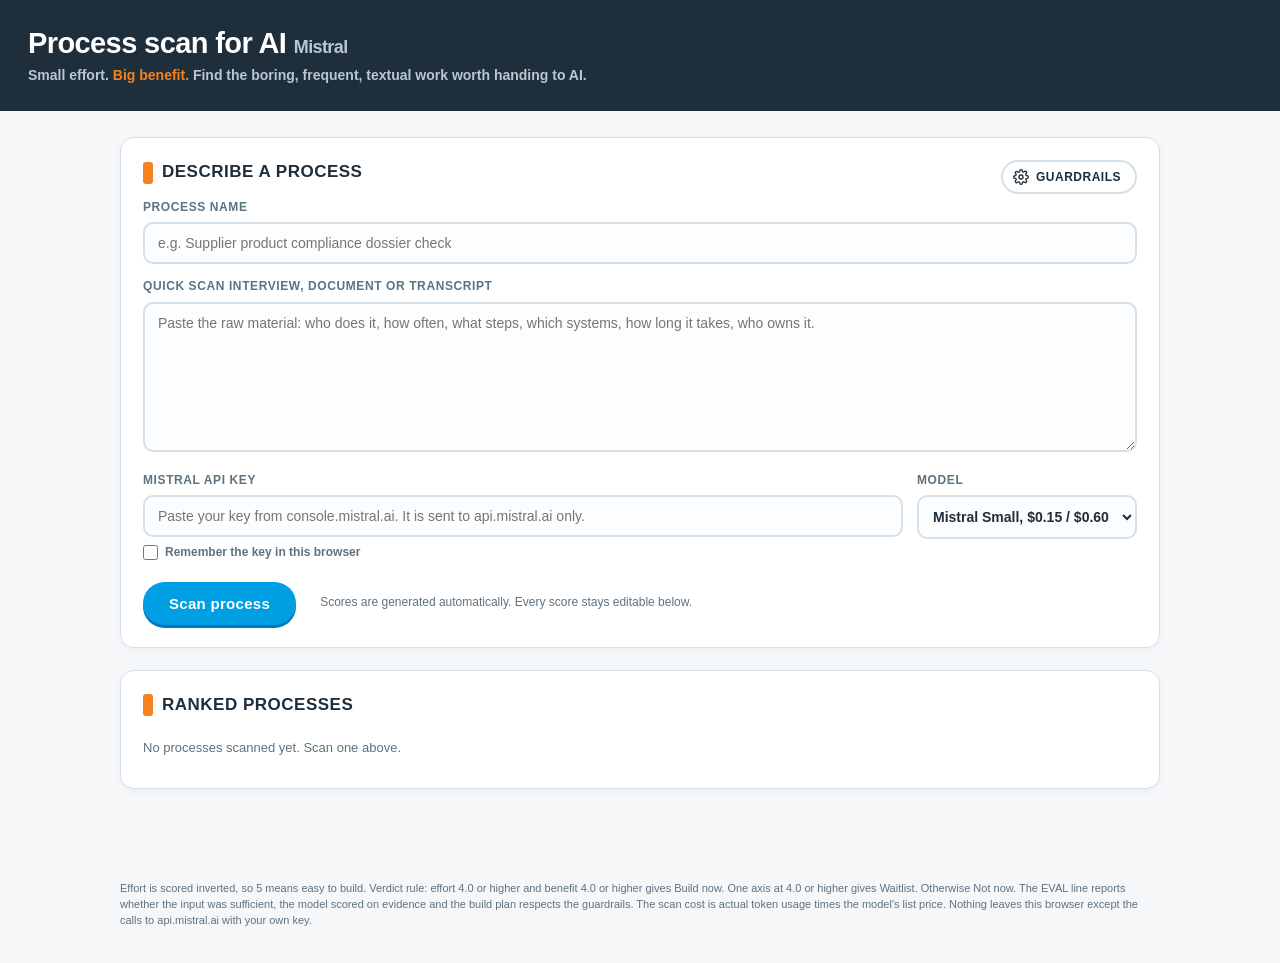
==== commit f5789a73: "Update process scanner to latest version with model picker, guardrails, cost tracking and EVAL Repla" ====
--- a/process-scan_1_mistral.html
+++ b/process-scan_1_mistral.html
@@ -175,6 +175,80 @@
   .dotlist .txt{color:var(--grey);font-weight:700}
   .dotlist .txt b{color:var(--ink)}
 
+  /* ---------------- guardrails settings ---------------- */
+  .panel-head{display:flex;justify-content:space-between;align-items:flex-start;gap:12px;flex-wrap:wrap}
+  .panel-head h2{margin-bottom:14px}
+  .gear{display:inline-flex;align-items:center;gap:7px;background:#fff;color:var(--navy);border:2px solid var(--line);
+    border-radius:999px;padding:7px 14px 7px 10px;font-family:var(--font);font-size:12px;font-weight:900;cursor:pointer;
+    text-transform:uppercase;letter-spacing:.5px}
+  .gear:hover{border-color:var(--brand)}
+  .gear svg{width:16px;height:16px;fill:none;stroke:currentColor;stroke-width:2;stroke-linecap:round;stroke-linejoin:round}
+  .gear .cnt{background:var(--orange);color:#fff;border-radius:999px;font-size:10px;padding:1px 7px;display:none}
+  .gear .cnt.on{display:inline-block}
+  .gr-note{font-size:12px;color:var(--grey);margin-top:10px;display:none}
+  .gr-note.on{display:block}
+  .gr-note b{color:var(--navy)}
+  .modal-bg{position:fixed;inset:0;background:rgba(21,37,49,.55);display:none;align-items:center;justify-content:center;z-index:50;padding:16px}
+  .modal-bg.on{display:flex}
+  .modal{background:#fff;border-radius:14px;width:min(760px,100%);max-height:92vh;overflow:auto;box-shadow:0 12px 40px rgba(0,0,0,.3)}
+  .modal-top{background:var(--navy);color:#fff;padding:16px 22px;display:flex;justify-content:space-between;align-items:center;border-radius:14px 14px 0 0}
+  .modal-top h3{font-size:16px;font-weight:900;text-transform:uppercase;letter-spacing:.5px}
+  .modal-top .x{background:none;border:none;color:#fff;font-size:22px;font-weight:900;cursor:pointer;line-height:1;font-family:var(--font)}
+  .modal-intro{padding:14px 22px 0;font-size:12.5px;color:var(--grey);line-height:1.5}
+  .tabs{display:flex;gap:6px;padding:14px 22px 0;border-bottom:2px solid var(--line)}
+  .tab{background:none;border:none;border-bottom:3px solid transparent;margin-bottom:-2px;padding:8px 14px;font-family:var(--font);
+    font-size:13px;font-weight:900;color:var(--grey);cursor:pointer;text-transform:uppercase;letter-spacing:.5px}
+  .tab.on{color:var(--navy);border-bottom-color:var(--orange)}
+  .tabpane{display:none;padding:18px 22px 6px}
+  .tabpane.on{display:block}
+  .tabpane .lead{font-size:12.5px;color:var(--grey);margin-bottom:14px;line-height:1.5}
+  .gfield{margin-bottom:16px}
+  .gfield textarea{min-height:110px;font-size:13px}
+  .gfield .sub{font-size:11.5px;color:var(--grey);margin-top:5px;line-height:1.45}
+  .gfield .sub code{font-family:Consolas,Menlo,monospace;font-size:11px;background:var(--grey-light);padding:1px 5px;border-radius:4px;color:var(--navy)}
+  .modal-foot{display:flex;gap:10px;justify-content:flex-end;align-items:center;padding:10px 22px 20px;flex-wrap:wrap}
+  .modal-foot .hint{margin-right:auto}
+
+  /* ---------------- guardrails in result ---------------- */
+  .box-guard{border:2px solid var(--brand);background:#F4F8FB}
+  .box-guard h4{color:var(--brand)}
+  .gcols{display:grid;grid-template-columns:1fr 1fr;gap:14px}
+  @media(max-width:760px){.gcols{grid-template-columns:1fr}}
+  .gcols h5{font-size:11px;font-weight:900;text-transform:uppercase;letter-spacing:.6px;color:var(--navy);margin-bottom:6px}
+  .gcols ul{list-style:none;font-size:12.5px}
+  .gcols li{padding:3px 0 3px 14px;position:relative;border-bottom:1px dotted var(--line)}
+  .gcols li::before{content:"";position:absolute;left:0;top:10px;width:6px;height:6px;border-radius:50%;background:var(--brand)}
+  .gcols .none{color:var(--grey-mid);font-size:12px}
+
+  /* ---------------- eval and cost ---------------- */
+  .box-eval{border:2px solid var(--green);background:#fff}
+  .box-eval.warn{border-color:var(--orange)}
+  .box-eval.fail{border-color:var(--grey-mid)}
+  .box-eval h4{display:flex;align-items:center;gap:10px}
+  .box-eval h4 .ev-title{color:var(--navy);letter-spacing:1.2px}
+  .ev-pill{display:inline-block;color:#fff;font-size:10px;font-weight:900;text-transform:uppercase;letter-spacing:.6px;padding:3px 9px;border-radius:4px;background:var(--green)}
+  .box-eval.warn .ev-pill{background:var(--orange)}
+  .box-eval.fail .ev-pill{background:var(--grey-mid)}
+  .ev-sent{font-size:13.5px;font-weight:800;line-height:1.5}
+  .ev-checks{display:flex;flex-wrap:wrap;gap:6px;margin-top:10px}
+  .chk{font-size:11px;font-weight:800;padding:3px 9px;border-radius:999px;border:1px solid var(--line);background:#FBFDFF;color:var(--grey)}
+  .chk.ok{border-color:var(--green);color:var(--green-dark);background:var(--green-soft)}
+  .chk.bad{border-color:var(--orange);color:var(--orange-dark);background:#FFF7EE}
+  .cost-line{margin-top:14px;font-size:12px;color:var(--grey);background:var(--grey-light);border-radius:10px;padding:9px 14px;
+    display:flex;gap:10px;align-items:center;flex-wrap:wrap}
+  .cost-line b{color:var(--navy);font-size:13px}
+  .cost-line .i{width:18px;height:18px;border-radius:50%;background:var(--navy);color:#fff;font-size:11px;font-weight:900;
+    display:inline-flex;align-items:center;justify-content:center;flex:0 0 auto;font-style:normal}
+
+  .keyrow{display:grid;grid-template-columns:1fr 220px;gap:14px;margin-top:14px}
+  @media(max-width:640px){.keyrow{grid-template-columns:1fr}}
+  input[type=password]{width:100%;border:2px solid var(--line);border-radius:10px;padding:11px 13px;font-family:var(--font);font-size:14px;color:var(--ink);background:#FCFDFE}
+  input[type=password]:focus{outline:none;border-color:var(--blue)}
+  .keyrow select{width:100%;border:2px solid var(--line);border-radius:10px;padding:11px 10px;font-family:var(--font);font-size:14px;font-weight:800;color:var(--navy);background:#FCFDFE;cursor:pointer}
+  .keyrow select:focus{outline:none;border-color:var(--blue)}
+  .remember{display:flex;align-items:center;gap:7px;font-size:12px;color:var(--grey);font-weight:700;margin-top:7px;text-transform:none;letter-spacing:0}
+  .remember input{width:15px;height:15px;accent-color:var(--blue)}
+
   .spin{display:inline-block;width:16px;height:16px;border:3px solid rgba(255,255,255,.4);
     border-top-color:#fff;border-radius:50%;animation:sp .7s linear infinite;vertical-align:-3px;margin-right:8px}
   @keyframes sp{to{transform:rotate(360deg)}}
@@ -188,7 +262,7 @@
 <header>
   <div class="fold-in">
     <div>
-      <h1>Process scan for AI</h1>
+      <h1>Process scan for AI <span style="color:#B9C7D2;font-weight:700;font-size:18px">Mistral</span></h1>
       <div class="tagline">Small effort. <b>Big benefit.</b> Find the boring, frequent, textual work worth handing to AI.</div>
     </div>
   </div>
@@ -197,7 +271,13 @@
 <main>
 
   <section class="panel">
-    <h2>Describe a process</h2>
+    <div class="panel-head">
+      <h2>Describe a process</h2>
+      <button class="gear" id="gearBtn" type="button" aria-haspopup="dialog" aria-controls="guardModal" title="Guardrails settings">
+        <svg viewBox="0 0 24 24" aria-hidden="true"><circle cx="12" cy="12" r="3"></circle><path d="M19.4 15a1.7 1.7 0 0 0 .3 1.8l.1.1a2 2 0 1 1-2.8 2.8l-.1-.1a1.7 1.7 0 0 0-1.8-.3 1.7 1.7 0 0 0-1 1.5V21a2 2 0 1 1-4 0v-.1a1.7 1.7 0 0 0-1.1-1.5 1.7 1.7 0 0 0-1.8.3l-.1.1a2 2 0 1 1-2.8-2.8l.1-.1a1.7 1.7 0 0 0 .3-1.8 1.7 1.7 0 0 0-1.5-1H3a2 2 0 1 1 0-4h.1a1.7 1.7 0 0 0 1.5-1.1 1.7 1.7 0 0 0-.3-1.8l-.1-.1a2 2 0 1 1 2.8-2.8l.1.1a1.7 1.7 0 0 0 1.8.3H9a1.7 1.7 0 0 0 1-1.5V3a2 2 0 1 1 4 0v.1a1.7 1.7 0 0 0 1 1.5 1.7 1.7 0 0 0 1.8-.3l.1-.1a2 2 0 1 1 2.8 2.8l-.1.1a1.7 1.7 0 0 0-.3 1.8V9a1.7 1.7 0 0 0 1.5 1H21a2 2 0 1 1 0 4h-.1a1.7 1.7 0 0 0-1.5 1z"></path></svg>
+        Guardrails <span class="cnt" id="gearCnt"></span>
+      </button>
+    </div>
     <div>
       <label for="pname">Process name</label>
       <input type="text" id="pname" placeholder="e.g. Supplier product compliance dossier check">
@@ -206,17 +286,72 @@
       <label for="pdesc">Quick scan interview, document or transcript</label>
       <textarea id="pdesc" placeholder="Paste the raw material: who does it, how often, what steps, which systems, how long it takes, who owns it."></textarea>
     </div>
-    <div style="margin-top:14px">
-      <label for="mkey">Mistral API key</label>
-      <input type="password" id="mkey" placeholder="Paste your Mistral API key once. It is stored only in this browser." autocomplete="off">
+    <div class="keyrow">
+      <div>
+        <label for="apikey">Mistral API key</label>
+        <input type="password" id="apikey" autocomplete="off" placeholder="Paste your key from console.mistral.ai. It is sent to api.mistral.ai only.">
+        <label class="remember"><input type="checkbox" id="rememberKey"> Remember the key in this browser</label>
+      </div>
+      <div>
+        <label for="modelSel">Model</label>
+        <select id="modelSel">
+          <option value="mistral-small-latest">Mistral Small, $0.15 / $0.60</option>
+          <option value="mistral-medium-latest">Mistral Medium, $1.50 / $7.50</option>
+          <option value="mistral-large-latest">Mistral Large, $0.50 / $1.50</option>
+          <option value="ministral-8b-latest">Ministral 8B, $0.15 / $0.15</option>
+        </select>
+      </div>
     </div>
     <div class="actions">
       <button class="btn btn-blue" id="scanBtn">Scan process</button>
       <span class="hint" id="progress" style="font-weight:800;color:var(--blue-dark)"></span>
       <span class="hint">Scores are generated automatically. Every score stays editable below.</span>
     </div>
+    <div class="gr-note" id="grNote"></div>
     <div class="error" id="errBox"></div>
   </section>
+
+  <div class="modal-bg" id="guardModal" role="dialog" aria-modal="true" aria-labelledby="guardTitle">
+    <div class="modal">
+      <div class="modal-top">
+        <h3 id="guardTitle">Guardrails</h3>
+        <button class="x" id="guardClose" type="button" aria-label="Close">&times;</button>
+      </div>
+      <div class="modal-intro">Two kinds of rule. <b>Deterministic</b> rules can be checked by code, they either hold or they do not. <b>Non deterministic</b> rules need judgment, a model or a reviewer checks them. Both are sent with the scan and checked in the EVAL line of the result.</div>
+      <div class="tabs" role="tablist">
+        <button class="tab on" role="tab" data-tab="process" type="button">Process</button>
+        <button class="tab" role="tab" data-tab="scanner" type="button">Scanner</button>
+      </div>
+
+      <div class="tabpane on" id="tab-process">
+        <div class="gfield">
+          <label for="gProcDet">Deterministic guardrails</label>
+          <textarea id="gProcDet" placeholder="One rule per line, for example:&#10;Nothing goes to a customer or supplier without a named person approving it.&#10;Amounts above 10,000 euro always go to a human.&#10;Only data from the ERP export is used, never from email attachments."></textarea>
+        </div>
+        <div class="gfield">
+          <label for="gProcNon">Non deterministic guardrails</label>
+          <textarea id="gProcNon" placeholder="One rule per line, for example:&#10;Tone stays factual, no speculation about supplier intent.&#10;When the input is ambiguous, ask rather than guess.&#10;Never give legal or medical conclusions, flag them for a person."></textarea>
+        </div>
+      </div>
+
+      <div class="tabpane" id="tab-scanner">
+        <div class="gfield">
+          <label for="gScanDet">Deterministic guardrails</label>
+          <textarea id="gScanDet" placeholder="min_words: 80&#10;must_mention: owner, frequency&#10;max_assumptions: 3&#10;max_rationale_words: 15"></textarea>
+          <div class="sub">One <code>key: value</code> per line. Supported keys: <code>min_words</code> (input length), <code>must_mention</code> (comma separated words that must appear in the input), <code>max_assumptions</code> (criteria allowed to be flagged as assumption), <code>max_rationale_words</code>, <code>schedule_phases</code> (for example <code>4-5</code>). Lines that are not understood are reported in the EVAL line, not silently ignored.</div>
+        </div>
+        <div class="gfield">
+          <label for="gScanNon">Non deterministic guardrails</label>
+          <textarea id="gScanNon" placeholder="One rule per line, for example:&#10;Score only on evidence in the text, never on what is typical for this kind of process.&#10;Treat 'we think' and 'probably' statements as assumptions.&#10;Do not inflate the benefit axis because the owner sounds enthusiastic."></textarea>
+        </div>
+      </div>
+
+      <div class="modal-foot">
+        <button class="btn btn-ghost" id="guardReset" type="button">Clear all</button>
+        <button class="btn btn-blue" id="guardSave" type="button">Save guardrails</button>
+      </div>
+    </div>
+  </div>
 
   <section class="panel" id="resultPanel" style="display:none">
     <h2>Scan result</h2>
@@ -228,6 +363,12 @@
     <div class="sub-h">Where it runs</div>
     <div class="layers" id="layerCards"></div>
     <div class="layer-why" id="rLayerWhy"></div>
+
+    <div class="box box-guard" id="guardBox" style="display:none">
+      <h4>Guardrails for the build</h4>
+      <div class="whatis">The rules this build has to obey, as set in the guardrails window when the process was scanned. Deterministic rules get enforced in code, non deterministic rules get a model or reviewer check.</div>
+      <div class="gcols" id="guardCols"></div>
+    </div>
 
     <div class="box box-risk" id="riskBox" style="display:none">
       <h4>Biggest risk</h4>
@@ -250,6 +391,14 @@
       <div id="scheduleBody"></div>
     </div>
 
+    <div class="box box-eval" id="evalBox" style="display:none">
+      <h4><span class="ev-title">EVAL</span><span class="ev-pill" id="evalPill"></span></h4>
+      <div class="ev-sent" id="evalSent"></div>
+      <div class="ev-checks" id="evalChecks"></div>
+    </div>
+
+    <div class="cost-line" id="costLine" style="display:none"><span class="i">i</span><span id="costText"></span></div>
+
     <div class="actions">
       <button class="btn btn-blue" id="saveBtn">Add to ranking</button>
       <button class="btn btn-ghost" id="discardBtn">Discard</button>
@@ -266,7 +415,7 @@
   </section>
 
 </main>
-<footer>Effort is scored inverted, so 5 means easy to build. Verdict rule: effort 4.0 or higher and benefit 4.0 or higher gives Build now. One axis at 4.0 or higher gives Waitlist. Otherwise Not now.</footer>
+<footer>Effort is scored inverted, so 5 means easy to build. Verdict rule: effort 4.0 or higher and benefit 4.0 or higher gives Build now. One axis at 4.0 or higher gives Waitlist. Otherwise Not now. The EVAL line reports whether the input was sufficient, the model scored on evidence and the build plan respects the guardrails. The scan cost is actual token usage times the model's list price. Nothing leaves this browser except the calls to api.mistral.ai with your own key.</footer>
 
 <script>
 /* ================= criteria ================= */
@@ -335,13 +484,89 @@
     date:"No system specific obligations. The Article 4 AI literacy duty has applied to all deployers since 2 February 2025. Verify the classification with legal before go live, since it turns on what the AI decides rather than on the subject matter."}
 };
 
+/* ================= model and price ================= */
+/* The model behind the scan, chosen in the Model select, and its list price in USD
+   per million tokens (in / out). Prices: mistral.ai/pricing/api, August 2026. */
+let MODEL = "mistral-small-latest";
+const PRICES = {
+  "mistral-small-latest":  {label:"Mistral Small 4",    in:0.15, out:0.6},
+  "mistral-medium-latest": {label:"Mistral Medium 3.5", in:1.5,  out:7.5},
+  "mistral-large-latest":  {label:"Mistral Large 3",    in:0.5,  out:1.5},
+  "ministral-8b-latest":   {label:"Ministral 8B",       in:0.15, out:0.15},
+  "ministral-3b-latest":   {label:"Ministral 3B",       in:0.1,  out:0.1},
+  "ministral-14b-latest":  {label:"Ministral 14B",      in:0.2,  out:0.2}
+};
+function priceFor(model){
+  if(PRICES[model]) return PRICES[model];
+  const k = Object.keys(PRICES).find(k=>model.indexOf(k)===0);
+  return k ? PRICES[k] : null;
+}
+/* Token usage of the scan in progress. Reset at the start of every scan. */
+let usage = {calls:0, input:0, output:0, missing:0};
+function resetUsage(){ usage = {calls:0, input:0, output:0, missing:0}; }
+function addUsage(u){
+  usage.calls++;
+  if(u && (u.input_tokens!=null || u.prompt_tokens!=null)){
+    usage.input  += (u.input_tokens ?? u.prompt_tokens ?? 0);
+    usage.output += (u.output_tokens ?? u.completion_tokens ?? 0);
+  } else usage.missing++;
+}
+function costOf(u, model){
+  const p = priceFor(model||MODEL);
+  if(!p) return null;
+  return u.input/1e6*p.in + u.output/1e6*p.out;
+}
+function fmtUsd(v){ return v < 0.01 ? "$"+v.toFixed(4) : "$"+v.toFixed(3); }
+function costSnapshot(){
+  return {model:MODEL, calls:usage.calls, input:usage.input, output:usage.output, missing:usage.missing, usd:costOf(usage, MODEL)};
+}
+function costText(c){
+  if(!c) return "";
+  const p = priceFor(c.model);
+  const label = p ? p.label : c.model;
+  if(c.usd==null) return "Scan cost: no list price known for "+c.model+". "+c.input.toLocaleString()+" tokens in, "+c.output.toLocaleString()+" out, "+c.calls+" calls.";
+  let s = "<b>Scan cost "+fmtUsd(c.usd)+"</b> for this scan. "+c.input.toLocaleString()+" tokens in, "+c.output.toLocaleString()+" out, across "+c.calls+" model call"+(c.calls===1?"":"s")+" to "+label+" at $"+p.in+" in and $"+p.out+" out per million tokens.";
+  if(c.missing) s += " "+c.missing+" call"+(c.missing===1?"":"s")+" returned no usage and "+(c.missing===1?"is":"are")+" not counted.";
+  return s;
+}
+
+/* ================= guardrails ================= */
+const GUARD_KEY = "action-process-scan-guardrails-v1";
+let guardrails = {procDet:"", procNon:"", scanDet:"", scanNon:""};
+const lines = s => String(s||"").split(/\n/).map(x=>x.trim()).filter(Boolean);
+function guardCount(g){ return lines(g.procDet).length+lines(g.procNon).length+lines(g.scanDet).length+lines(g.scanNon).length; }
+function guardSnapshot(){ return {det:lines(guardrails.procDet), non:lines(guardrails.procNon)}; }
+/* Deterministic scanner rules, key: value per line. Unknown keys are reported, not ignored. */
+function parseScanRules(text){
+  const rules = {}, unknown = [];
+  const known = ["min_words","must_mention","max_assumptions","max_rationale_words","schedule_phases"];
+  lines(text).forEach(l=>{
+    const m = l.match(/^([a-z_]+)\s*[:=]\s*(.+)$/i);
+    if(!m){ unknown.push(l); return; }
+    const k = m[1].toLowerCase(), v = m[2].trim();
+    if(known.indexOf(k)<0){ unknown.push(l); return; }
+    rules[k] = v;
+  });
+  return {rules, unknown};
+}
+function guardPromptForScoring(){
+  const n = lines(guardrails.scanNon);
+  return n.length ? "\n\nSCANNER GUARDRAILS, follow these when scoring:\n- "+n.join("\n- ") : "";
+}
+function guardPromptForMeta(){
+  const d = lines(guardrails.procDet), n = lines(guardrails.procNon), s = lines(guardrails.scanNon);
+  let out = "";
+  if(d.length || n.length){
+    out += "\n\nPROCESS GUARDRAILS. The build must obey these. Reflect them in the layer choice, put a phase or step in the schedule where they are encoded and tested, and consider them when naming the risk.\n";
+    if(d.length) out += "Deterministic rules, to be enforced in code:\n- "+d.join("\n- ")+"\n";
+    if(n.length) out += "Non deterministic rules, to be checked by a model or reviewer:\n- "+n.join("\n- ")+"\n";
+  }
+  if(s.length) out += "\nSCANNER GUARDRAILS, follow these:\n- "+s.join("\n- ")+"\n";
+  return out;
+}
+
 /* ================= API plumbing ================= */
-/* The key is never shipped in this file. It is pasted once into the field
-   above and kept in localStorage of the visitor's own browser. */
-const KEY_STORE = "mistral-api-key";
-const MISTRAL_MODEL = "mistral-large-latest";
 const MAX_TOKENS = 1000, CHUNK_CHARS = 4500;
-function apiKey(){ return ($("mkey").value || "").trim(); }
 function setStatus(msg, busy){
   const b = $("scanBtn");
   b.disabled = !!busy;
@@ -350,25 +575,30 @@
 }
 function showError(msg){ const e=$("errBox"); e.textContent=msg; e.style.display="block"; }
 
-async function callMistral(prompt){
+function apiKey(){ return ($("apikey").value||"").trim(); }
+async function callClaude(prompt){
+  /* Name kept so the rest of the file is identical to the Claude version. This talks to Mistral. */
+  const key = apiKey();
+  if(!key) throw new Error("Paste your Mistral API key first");
+  const wantsJSON = /Respond with ONLY this JSON/.test(prompt);
+  const body = {model:MODEL, max_tokens:MAX_TOKENS, temperature:0.2,
+    messages:[{role:"user",content:prompt}]};
+  if(wantsJSON) body.response_format = {type:"json_object"};
   const r = await fetch("https://api.mistral.ai/v1/chat/completions",{
-    method:"POST",
-    headers:{"Content-Type":"application/json","Authorization":"Bearer "+apiKey()},
-    body: JSON.stringify({model:MISTRAL_MODEL, max_tokens:MAX_TOKENS,
-      messages:[{role:"user",content:prompt}]})
+    method:"POST", headers:{"Content-Type":"application/json","Authorization":"Bearer "+key},
+    body: JSON.stringify(body)
   });
   const data = await r.json();
-  if(!r.ok || data.error){
-    const msg = (data.error && (data.error.message||data.error)) || data.message || ("HTTP "+r.status);
-    throw new Error(typeof msg==="string" ? msg : "API error");
-  }
-  const txt = ((data.choices||[])[0]?.message?.content || "").trim();
+  if(!r.ok || data.error || data.message && !data.choices) throw new Error((data.error && data.error.message) || data.message || ("HTTP "+r.status));
+  addUsage(data.usage);
+  const c = data.choices && data.choices[0] && data.choices[0].message ? data.choices[0].message.content : "";
+  const txt = (Array.isArray(c) ? c.filter(i=>i.type==="text").map(i=>i.text).join("\n") : String(c||"")).trim();
   if(!txt) throw new Error("Empty response");
   return txt;
 }
 async function callWithRetry(p){
-  try{ return await callMistral(p); }
-  catch(e){ await new Promise(r=>setTimeout(r,600)); return await callMistral(p); }
+  try{ return await callClaude(p); }
+  catch(e){ await new Promise(r=>setTimeout(r,600)); return await callClaude(p); }
 }
 function extractJSON(raw){
   let t = raw.replace(/```json/gi,"").replace(/```/g,"").trim();
@@ -426,7 +656,7 @@
   const inv = axis==="effort" ? "This axis is INVERTED: 5 means EASY to build, 1 means hard." : "5 means high value.";
   const prompt = "Score this process on four criteria, 1 to 5, strictly using the anchors. "+inv+
    "\nScore only on evidence in the text. If evidence for a criterion is missing or thin, score 3 or lower and set \"a\" to true.\nKeep every \"r\" under 15 words.\n\nANCHORS:\n"+
-   anchorText(list)+"\n\nPROCESS: "+(name||"(untitled)")+"\n"+brief+
+   anchorText(list)+guardPromptForScoring()+"\n\nPROCESS: "+(name||"(untitled)")+"\n"+brief+
    "\n\nRespond with ONLY this JSON, no prose, no fences:\n{"+list.map(c=>'"'+c.id+'":{"s":3,"r":"short reason","a":false}').join(",")+"}";
   const parsed = extractJSON(await callWithRetry(prompt));
   const out = {};
@@ -455,10 +685,93 @@
   "minimal = none of the above. Most internal back office work sits here. It carries no system specific obligation.\n"+
   "Be strict. Do not inflate an internal administrative process into high risk. Judge by what the AI decides or influences, not by how sensitive the subject matter sounds.\n"+
   "Give a why in one sentence naming the deciding factor, and an obligation in one sentence saying what the organisation must have in place. For minimal, the obligation is Article 4 AI literacy plus the internal review checkpoint, nothing more.\n\n"+
-  "PROCESS: "+(name||"(untitled)")+"\n"+brief.slice(0,3500)+
+  guardPromptForMeta()+
+  "\nPROCESS: "+(name||"(untitled)")+"\n"+brief.slice(0,3500)+
   "\n\nRespond with ONLY this JSON, no prose, no fences:\n"+
   '{"layer":{"id":2,"reason":"one line"},"schedule":[{"t":"phase title","d":"one sentence"}],"risk":{"what":"one sentence","fix":"one sentence"},"gov":{"tier":"minimal","why":"one sentence","ob":"one sentence"}}';
   return extractJSON(await callWithRetry(prompt));
+}
+
+/* ================= eval ================= */
+/* Two halves. Deterministic checks run in code against the input, the scores and the
+   scanner guardrails. One model call then judges input quality, scoring quality and
+   whether the build plan respects the process guardrails. */
+const wc = s => String(s||"").split(/\s+/).filter(Boolean).length;
+function deterministicChecks(desc, p, degraded){
+  const {rules, unknown} = parseScanRules(guardrails.scanDet);
+  const checks = [];
+  const add = (label, ok, note) => checks.push({label, ok, note});
+
+  const words = wc(desc);
+  const minW = parseInt(rules.min_words, 10);
+  if(minW > 0) add("Input length "+words+" words", words >= minW, words >= minW ? "" : "below the minimum of "+minW);
+  else add("Input length "+words+" words", words >= 40, words >= 40 ? "" : "very short input, expect assumptions");
+
+  if(rules.must_mention){
+    const terms = rules.must_mention.split(",").map(t=>t.trim()).filter(Boolean);
+    const low = desc.toLowerCase();
+    const missing = terms.filter(t=>low.indexOf(t.toLowerCase())<0);
+    add("Mentions "+terms.join(", "), missing.length===0, missing.length ? "missing: "+missing.join(", ") : "");
+  }
+
+  const ids = CRITERIA.map(c=>c.id);
+  const valid = ids.every(id => p.scores[id] && p.scores[id].score>=1 && p.scores[id].score<=5);
+  add("All 8 scores returned and in range", valid, valid ? "" : "a criterion fell back to the default");
+  add("Model output parsed", degraded.length===0, degraded.length ? "fell back on: "+degraded.join(", ") : "");
+
+  const assumptions = ids.filter(id=>p.scores[id].assumption).length;
+  const maxA = parseInt(rules.max_assumptions, 10);
+  if(maxA >= 0 && rules.max_assumptions!=null) add(assumptions+" assumption"+(assumptions===1?"":"s")+" flagged", assumptions <= maxA, assumptions > maxA ? "limit is "+maxA : "");
+  else add(assumptions+" assumption"+(assumptions===1?"":"s")+" flagged", assumptions <= 3, assumptions > 3 ? "more than 3, the input is thin" : "");
+
+  const maxR = parseInt(rules.max_rationale_words, 10);
+  if(maxR > 0){
+    const long = ids.filter(id=>wc(p.scores[id].rationale) > maxR).length;
+    add("Rationales under "+maxR+" words", long===0, long ? long+" too long" : "");
+  }
+
+  add("Layer and AI Act tier set", !!(p.layer && LAYER_INFO[p.layer.id]) && !!(p.gov && TIERS[p.gov.tier]), "");
+
+  const {effort, benefit} = axisScores(p);
+  if(effort>=4 && benefit>=4){
+    const n = Array.isArray(p.schedule) ? p.schedule.length : 0;
+    let lo=4, hi=5;
+    if(rules.schedule_phases){ const m = rules.schedule_phases.match(/(\d+)\s*-\s*(\d+)/); if(m){ lo=+m[1]; hi=+m[2]; } else if(/^\d+$/.test(rules.schedule_phases)){ lo=hi=+rules.schedule_phases; } }
+    add("Build schedule has "+n+" phases", n>=lo && n<=hi, (n>=lo && n<=hi) ? "" : "expected "+lo+(hi!==lo?" to "+hi:""));
+  }
+  unknown.forEach(u => add("Rule not understood: "+u.slice(0,40), false, "use key: value with a supported key"));
+  return checks;
+}
+async function modelEval(desc, brief, p){
+  const g = p.guardrails || {det:[], non:[]};
+  const scoreLines = CRITERIA.map(c=>c.name+": "+p.scores[c.id].score+" ("+c.cats[p.scores[c.id].score]+") because "+p.scores[c.id].rationale+(p.scores[c.id].assumption?" [assumption]":"")).join("\n");
+  const sn = lines(guardrails.scanNon);
+  const prompt = "You are evaluating an automated scan of a business process for AI suitability. Judge three things strictly.\n\n"+
+    "1. INPUT: was the input good enough to score on? Does it say who runs the process, how often, the steps, the systems and the time it takes? Name what is missing.\n"+
+    "2. SCORING: do the scores and rationales follow from evidence in the input, or did the model guess or inflate? Are any rationales not supported by the text?"+
+    (sn.length ? " Also check these scanner rules were respected:\n- "+sn.join("\n- ") : "")+"\n"+
+    "3. GUARDRAILS: "+((g.det.length||g.non.length) ? "does the build plan (layer, schedule, risk) respect these process guardrails? Name any rule the plan ignores or contradicts.\nDeterministic:\n- "+(g.det.join("\n- ")||"none")+"\nNon deterministic:\n- "+(g.non.join("\n- ")||"none") : "no process guardrails were set, answer null for guardrails_ok.")+"\n\n"+
+    "INPUT (first part):\n"+desc.slice(0,3000)+"\n\nSCORES:\n"+scoreLines+"\n\nLAYER: "+(p.layer.id+" "+(LAYER_INFO[p.layer.id]||{}).name+", "+(p.layer.reason||""))+
+    "\nSCHEDULE: "+(p.schedule ? p.schedule.map(s=>s.t+": "+s.d).join(" | ") : "none")+
+    "\nRISK: "+(p.risk ? p.risk.what+" Fix: "+p.risk.fix : "none")+
+    "\n\nRespond with ONLY this JSON, no prose, no fences. Keep each note under 25 words and the summary under 45 words, written as one or two plain sentences a manager can read:\n"+
+    '{"input_ok":true,"input_note":"...","scoring_ok":true,"scoring_note":"...","guardrails_ok":null,"guardrails_note":"...","summary":"..."}';
+  return extractJSON(await callWithRetry(prompt));
+}
+function buildEval(checks, m){
+  const failed = checks.filter(c=>!c.ok);
+  let status = "pass";
+  if(m){
+    if(m.input_ok===false || m.scoring_ok===false || m.guardrails_ok===false) status = "warn";
+  } else status = "warn";
+  if(failed.some(c=>/parsed|in range/.test(c.label))) status = "fail";
+  else if(failed.length && status==="pass") status = "warn";
+  let sentence;
+  if(m && m.summary) sentence = m.summary;
+  else if(m) sentence = [m.input_note, m.scoring_note, m.guardrails_note].filter(Boolean).join(" ");
+  else sentence = "The model eval did not run, only the code checks below were applied.";
+  if(failed.length) sentence += " Code checks flagged: "+failed.map(c=>c.label.toLowerCase()+(c.note?" ("+c.note+")":"")).join("; ")+".";
+  return {status, sentence, checks, model: m ? {input_ok:m.input_ok, scoring_ok:m.scoring_ok, guardrails_ok:m.guardrails_ok} : null};
 }
 function defaults(axis){
   const out={};
@@ -473,8 +786,8 @@
   const name = $("pname").value.trim(), desc = $("pdesc").value.trim();
   $("errBox").style.display = "none";
   if(!desc){ showError("Paste a process description first."); return; }
-  if(!apiKey()){ showError("Paste your Mistral API key in the field above first. It is stored only in this browser."); return; }
   let eS=null, bS=null, meta=null, degraded=[];
+  resetUsage();
   try{
     setStatus("Reading the input...", true);
     const brief = await condense(desc);
@@ -492,8 +805,19 @@
       layer: (meta && meta.layer && LAYER_INFO[meta.layer.id]) ? meta.layer : {id:2, reason:"Not determined automatically. Set this yourself."},
       schedule: (meta && Array.isArray(meta.schedule) && meta.schedule.length) ? meta.schedule : null,
       risk: (meta && meta.risk && meta.risk.what) ? meta.risk : null,
-      gov: (meta && meta.gov && meta.gov.tier) ? meta.gov : null
+      gov: (meta && meta.gov && meta.gov.tier) ? meta.gov : null,
+      guardrails: guardSnapshot(),
+      eval: null,
+      cost: null
     };
+
+    setStatus("Running eval...", true);
+    const checks = deterministicChecks(desc, current, degraded);
+    let m = null;
+    try{ m = await modelEval(desc, brief, current); }catch(e){ m = null; }
+    current.eval = buildEval(checks, m);
+    current.cost = costSnapshot();
+
     renderResult();
     if(degraded.length) showError("Scanned, but part of it fell back to defaults ("+degraded.join(", ")+"). Those scores are marked as assumptions. Check and override them.");
   }catch(e){
@@ -574,6 +898,26 @@
     $("govOb").innerHTML = "<b>What has to be in place:</b> "+esc(current.gov.ob || "");
     $("govFoot").textContent = t.date;
   } else gb.style.display="none";
+
+  const g = current.guardrails, gbx = $("guardBox");
+  if(g && (g.det.length || g.non.length)){
+    gbx.style.display="block";
+    const col = (title, arr, hint) => '<div><h5>'+title+'</h5>'+(arr.length ? '<ul>'+arr.map(x=>'<li>'+esc(x)+'</li>').join("")+'</ul>' : '<div class="none">'+hint+'</div>')+'</div>';
+    $("guardCols").innerHTML = col("Deterministic, enforced in code", g.det, "No deterministic rules set.")+col("Non deterministic, checked by model or reviewer", g.non, "No non deterministic rules set.");
+  } else gbx.style.display="none";
+
+  const ev = current.eval, eb = $("evalBox");
+  if(ev){
+    eb.style.display="block";
+    eb.className = "box box-eval"+(ev.status==="pass"?"":" "+ev.status);
+    $("evalPill").textContent = ev.status==="pass" ? "Passed" : ev.status==="warn" ? "Check" : "Failed";
+    $("evalSent").textContent = ev.sentence;
+    $("evalChecks").innerHTML = (ev.checks||[]).map(c=>'<span class="chk '+(c.ok?"ok":"bad")+'" title="'+esc(c.note)+'">'+(c.ok?"&#10003; ":"&#10007; ")+esc(c.label)+'</span>').join("");
+  } else eb.style.display="none";
+
+  const cl = $("costLine");
+  if(current.cost){ cl.style.display="flex"; $("costText").innerHTML = costText(current.cost); }
+  else cl.style.display="none";
 }
 
 /* ================= ranking ================= */
@@ -649,6 +993,14 @@
       '<span class="tier" style="background:'+t.color+';margin:0 4px 0 0;padding:2px 8px;font-size:10px">'+t.label+'</span>'+esc(p.gov.why)+'</div>'; }
   if(p.schedule) extra += '<div style="margin-top:6px;font-size:12px"><b style="color:var(--green-dark)">Build schedule:</b> '+
     p.schedule.map(s=>esc(s.t||s.title||"")).join(" &#8594; ")+'</div>';
+  if(p.guardrails && (p.guardrails.det.length || p.guardrails.non.length))
+    extra += '<div style="margin-top:6px;font-size:12px"><b style="color:var(--brand)">Guardrails:</b> '+
+      p.guardrails.det.length+' deterministic, '+p.guardrails.non.length+' non deterministic. '+
+      esc([...p.guardrails.det, ...p.guardrails.non].slice(0,3).join(" / "))+(p.guardrails.det.length+p.guardrails.non.length>3?" / ...":"")+'</div>';
+  if(p.eval) extra += '<div style="margin-top:6px;font-size:12px"><b style="color:var(--navy)">EVAL:</b> '+
+    '<span class="ev-pill" style="background:'+(p.eval.status==="pass"?"#149E52":p.eval.status==="warn"?"#F5821F":"#8A9BA8")+';margin-right:6px">'+
+    (p.eval.status==="pass"?"Passed":p.eval.status==="warn"?"Check":"Failed")+'</span>'+esc(p.eval.sentence)+'</div>';
+  if(p.cost) extra += '<div style="margin-top:6px;font-size:12px;color:var(--grey)">'+costText(p.cost)+'</div>';
   return '<div class="detail-grid">'+col("effort")+col("benefit")+'</div>'+extra+
     '<div style="margin-top:12px"><button class="btn btn-ghost" data-edit="'+p.id+'" style="font-size:13px;padding:8px 16px">Edit scores</button></div>';
 }
@@ -694,21 +1046,77 @@
 }
 
 /* ================= persistence ================= */
-function persist(){
-  try{ localStorage.setItem("action-process-scan-v2", JSON.stringify(processes)); }catch(e){}
-}
-(function restore(){
-  try{
-    const r = localStorage.getItem("action-process-scan-v2");
-    if(r) processes = JSON.parse(r);
-  }catch(e){}
-  try{
-    const k = localStorage.getItem(KEY_STORE);
-    if(k) $("mkey").value = k;
-  }catch(e){}
-  $("mkey").addEventListener("change", ()=>{
-    try{ localStorage.setItem(KEY_STORE, apiKey()); }catch(e){}
-  });
+/* No database. The ranking and the guardrails live in this browser only: in the
+   host storage when the page runs inside a Claude artifact, otherwise in localStorage.
+   Another browser or device starts empty. */
+const store = {
+  async get(k){
+    try{ if(window.storage){ const r = await window.storage.get(k); return r && r.value != null ? r.value : null; } }catch(e){}
+    try{ return localStorage.getItem(k); }catch(e){}
+    return null;
+  },
+  async set(k, v){
+    try{ if(window.storage){ await window.storage.set(k, v); return true; } }catch(e){}
+    try{ localStorage.setItem(k, v); return true; }catch(e){}
+    return false;
+  }
+};
+const PROC_KEY = "action-process-scan-v2";
+async function persist(){ try{ await store.set(PROC_KEY, JSON.stringify(processes)); }catch(e){} }
+async function persistGuardrails(){ try{ await store.set(GUARD_KEY, JSON.stringify(guardrails)); }catch(e){} }
+
+/* ================= guardrails window ================= */
+const GFIELDS = {procDet:"gProcDet", procNon:"gProcNon", scanDet:"gScanDet", scanNon:"gScanNon"};
+function fillGuardForm(){ Object.keys(GFIELDS).forEach(k => { $(GFIELDS[k]).value = guardrails[k] || ""; }); }
+function readGuardForm(){ const g = {}; Object.keys(GFIELDS).forEach(k => { g[k] = $(GFIELDS[k]).value; }); return g; }
+function refreshGuardBadge(){
+  const n = guardCount(guardrails), c = $("gearCnt");
+  c.textContent = n; c.className = "cnt"+(n?" on":"");
+  const note = $("grNote");
+  if(n){
+    const pd = lines(guardrails.procDet).length, pn = lines(guardrails.procNon).length, sd = lines(guardrails.scanDet).length, sn = lines(guardrails.scanNon).length;
+    note.innerHTML = "<b>Guardrails on.</b> Process: "+pd+" deterministic, "+pn+" non deterministic. Scanner: "+sd+" deterministic, "+sn+" non deterministic. They are sent with the scan and checked in the EVAL line.";
+    note.className = "gr-note on";
+  } else note.className = "gr-note";
+}
+function openGuard(tab){
+  fillGuardForm();
+  showTab(tab || "process");
+  $("guardModal").classList.add("on");
+  setTimeout(()=>{ const f = $("guardModal").querySelector(".tabpane.on textarea"); if(f) f.focus(); }, 30);
+}
+function closeGuard(){ $("guardModal").classList.remove("on"); $("gearBtn").focus(); }
+function showTab(name){
+  document.querySelectorAll(".tab").forEach(t => t.classList.toggle("on", t.dataset.tab===name));
+  document.querySelectorAll(".tabpane").forEach(p => p.classList.toggle("on", p.id==="tab-"+name));
+}
+$("gearBtn").addEventListener("click", ()=>openGuard());
+$("guardClose").addEventListener("click", closeGuard);
+$("guardModal").addEventListener("click", e => { if(e.target===$("guardModal")) closeGuard(); });
+document.addEventListener("keydown", e => { if(e.key==="Escape" && $("guardModal").classList.contains("on")) closeGuard(); });
+document.querySelectorAll(".tab").forEach(t => t.addEventListener("click", ()=>showTab(t.dataset.tab)));
+$("guardSave").addEventListener("click", async ()=>{
+  guardrails = readGuardForm();
+  await persistGuardrails();
+  refreshGuardBadge();
+  closeGuard();
+});
+$("guardReset").addEventListener("click", ()=>{
+  Object.keys(GFIELDS).forEach(k => { $(GFIELDS[k]).value = ""; });
+});
+
+const KEY_KEY = "action-process-scan-mistral-key", MODEL_KEY = "action-process-scan-mistral-model";
+$("modelSel").addEventListener("change", async e => { MODEL = e.target.value; try{ await store.set(MODEL_KEY, MODEL); }catch(x){} });
+$("rememberKey").addEventListener("change", async e => {
+  try{ if(e.target.checked) await store.set(KEY_KEY, apiKey()); else await store.set(KEY_KEY, ""); }catch(x){}
+});
+$("apikey").addEventListener("change", async () => { if($("rememberKey").checked){ try{ await store.set(KEY_KEY, apiKey()); }catch(x){} } });
+(async function restore(){
+  try{ const m = await store.get(MODEL_KEY); if(m && PRICES[m]){ MODEL = m; $("modelSel").value = m; } }catch(e){}
+  try{ const k = await store.get(KEY_KEY); if(k){ $("apikey").value = k; $("rememberKey").checked = true; } }catch(e){}
+  try{ const r = await store.get(PROC_KEY); if(r) processes = JSON.parse(r); }catch(e){}
+  try{ const g = await store.get(GUARD_KEY); if(g) guardrails = Object.assign({procDet:"",procNon:"",scanDet:"",scanNon:""}, JSON.parse(g)); }catch(e){}
+  refreshGuardBadge();
   renderRanking();
 })();
 </script>
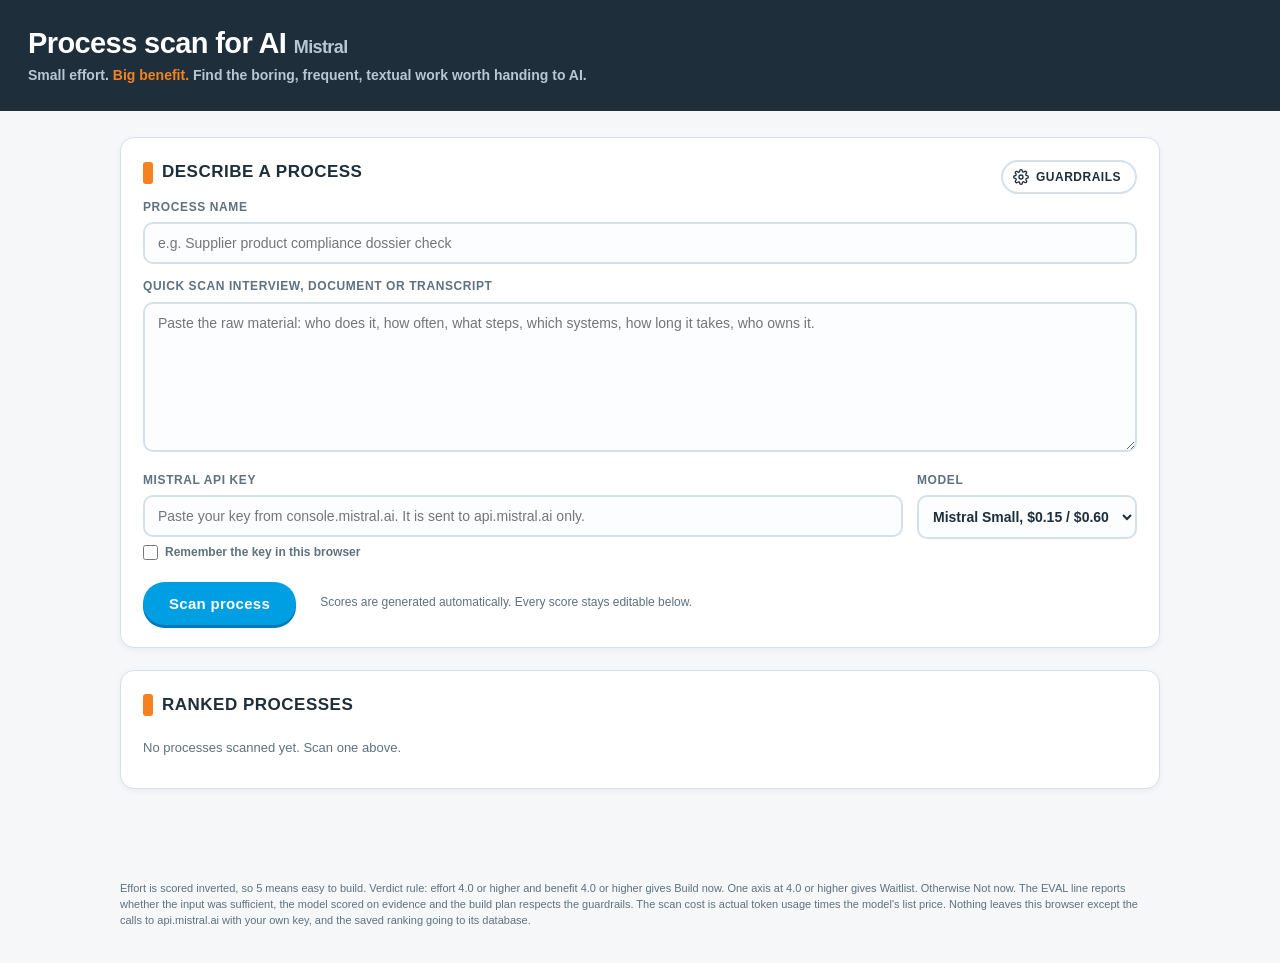
==== commit 3b2087a0: "Store past processes in Supabase with localStorage fallback The saved ranking now syncs to a small S" ====
--- a/process-scan_1_mistral.html
+++ b/process-scan_1_mistral.html
@@ -415,7 +415,7 @@
   </section>
 
 </main>
-<footer>Effort is scored inverted, so 5 means easy to build. Verdict rule: effort 4.0 or higher and benefit 4.0 or higher gives Build now. One axis at 4.0 or higher gives Waitlist. Otherwise Not now. The EVAL line reports whether the input was sufficient, the model scored on evidence and the build plan respects the guardrails. The scan cost is actual token usage times the model's list price. Nothing leaves this browser except the calls to api.mistral.ai with your own key.</footer>
+<footer>Effort is scored inverted, so 5 means easy to build. Verdict rule: effort 4.0 or higher and benefit 4.0 or higher gives Build now. One axis at 4.0 or higher gives Waitlist. Otherwise Not now. The EVAL line reports whether the input was sufficient, the model scored on evidence and the build plan respects the guardrails. The scan cost is actual token usage times the model's list price. Nothing leaves this browser except the calls to api.mistral.ai with your own key, and the saved ranking going to its database.</footer>
 
 <script>
 /* ================= criteria ================= */
@@ -963,8 +963,10 @@
   }));
   body.querySelectorAll("[data-del]").forEach(b=>b.addEventListener("click", e=>{
     e.stopPropagation();
-    processes = processes.filter(p=>p.id!==+e.target.dataset.del);
-    if(openRow===+e.target.dataset.del) openRow=null;
+    const delId = +e.target.dataset.del;
+    processes = processes.filter(p=>p.id!==delId);
+    if(openRow===delId) openRow=null;
+    if(sbReady()){ sbDelete(delId).catch(x=>console.warn(x)); }
     persist(); renderRanking();
   }));
   body.querySelectorAll("[data-edit]").forEach(b=>b.addEventListener("click", e=>{
@@ -1062,7 +1064,42 @@
   }
 };
 const PROC_KEY = "action-process-scan-v2";
-async function persist(){ try{ await store.set(PROC_KEY, JSON.stringify(processes)); }catch(e){} }
+
+/* ================= supabase ================= */
+/* Past processes live in a small Supabase table so the ranking survives across browsers
+   and devices. Fill in the project URL and anon key below; the table is created by
+   supabase/schema.sql in this repository. While the config is empty, or when Supabase is
+   unreachable, the page falls back to this browser's localStorage. The model API key is
+   kept in localStorage only and never written to Supabase. */
+const SUPABASE = { url: "", anonKey: "", site: "ppdeleeuw" };
+function sbReady(){ return !!(SUPABASE.url && SUPABASE.anonKey); }
+function sbHeaders(extra){
+  return Object.assign({"apikey":SUPABASE.anonKey, "Authorization":"Bearer "+SUPABASE.anonKey,
+    "Content-Type":"application/json"}, extra||{});
+}
+async function sbLoad(){
+  const r = await fetch(SUPABASE.url+"/rest/v1/processes?site=eq."+encodeURIComponent(SUPABASE.site)+"&select=data&order=id.asc",
+    {headers:sbHeaders()});
+  if(!r.ok) throw new Error("Supabase load failed: HTTP "+r.status);
+  return (await r.json()).map(row=>row.data);
+}
+async function sbUpsert(list){
+  if(!list.length) return;
+  const rows = list.map(p=>({id:p.id, site:SUPABASE.site, name:p.name||"", data:p}));
+  const r = await fetch(SUPABASE.url+"/rest/v1/processes?on_conflict=site,id",
+    {method:"POST", headers:sbHeaders({"Prefer":"resolution=merge-duplicates"}), body:JSON.stringify(rows)});
+  if(!r.ok) throw new Error("Supabase save failed: HTTP "+r.status);
+}
+async function sbDelete(id){
+  const r = await fetch(SUPABASE.url+"/rest/v1/processes?site=eq."+encodeURIComponent(SUPABASE.site)+"&id=eq."+id,
+    {method:"DELETE", headers:sbHeaders()});
+  if(!r.ok) throw new Error("Supabase delete failed: HTTP "+r.status);
+}
+
+async function persist(){
+  try{ await store.set(PROC_KEY, JSON.stringify(processes)); }catch(e){}
+  if(sbReady()){ try{ await sbUpsert(processes); }catch(e){ console.warn(e); } }
+}
 async function persistGuardrails(){ try{ await store.set(GUARD_KEY, JSON.stringify(guardrails)); }catch(e){} }
 
 /* ================= guardrails window ================= */
@@ -1114,7 +1151,17 @@
 (async function restore(){
   try{ const m = await store.get(MODEL_KEY); if(m && PRICES[m]){ MODEL = m; $("modelSel").value = m; } }catch(e){}
   try{ const k = await store.get(KEY_KEY); if(k){ $("apikey").value = k; $("rememberKey").checked = true; } }catch(e){}
-  try{ const r = await store.get(PROC_KEY); if(r) processes = JSON.parse(r); }catch(e){}
+  let fromDb = false;
+  if(sbReady()){
+    try{ processes = await sbLoad(); fromDb = true; }catch(e){ console.warn(e); }
+  }
+  if(!fromDb){
+    try{ const r = await store.get(PROC_KEY); if(r) processes = JSON.parse(r); }catch(e){}
+  } else if(!processes.length){
+    /* One-time migration: an empty table but a ranking in this browser means the page
+       ran on localStorage before the database existed. Move it over. */
+    try{ const r = await store.get(PROC_KEY); if(r){ const old = JSON.parse(r); if(old.length){ processes = old; await sbUpsert(old); } } }catch(e){}
+  }
   try{ const g = await store.get(GUARD_KEY); if(g) guardrails = Object.assign({procDet:"",procNon:"",scanDet:"",scanNon:""}, JSON.parse(g)); }catch(e){}
   refreshGuardBadge();
   renderRanking();
